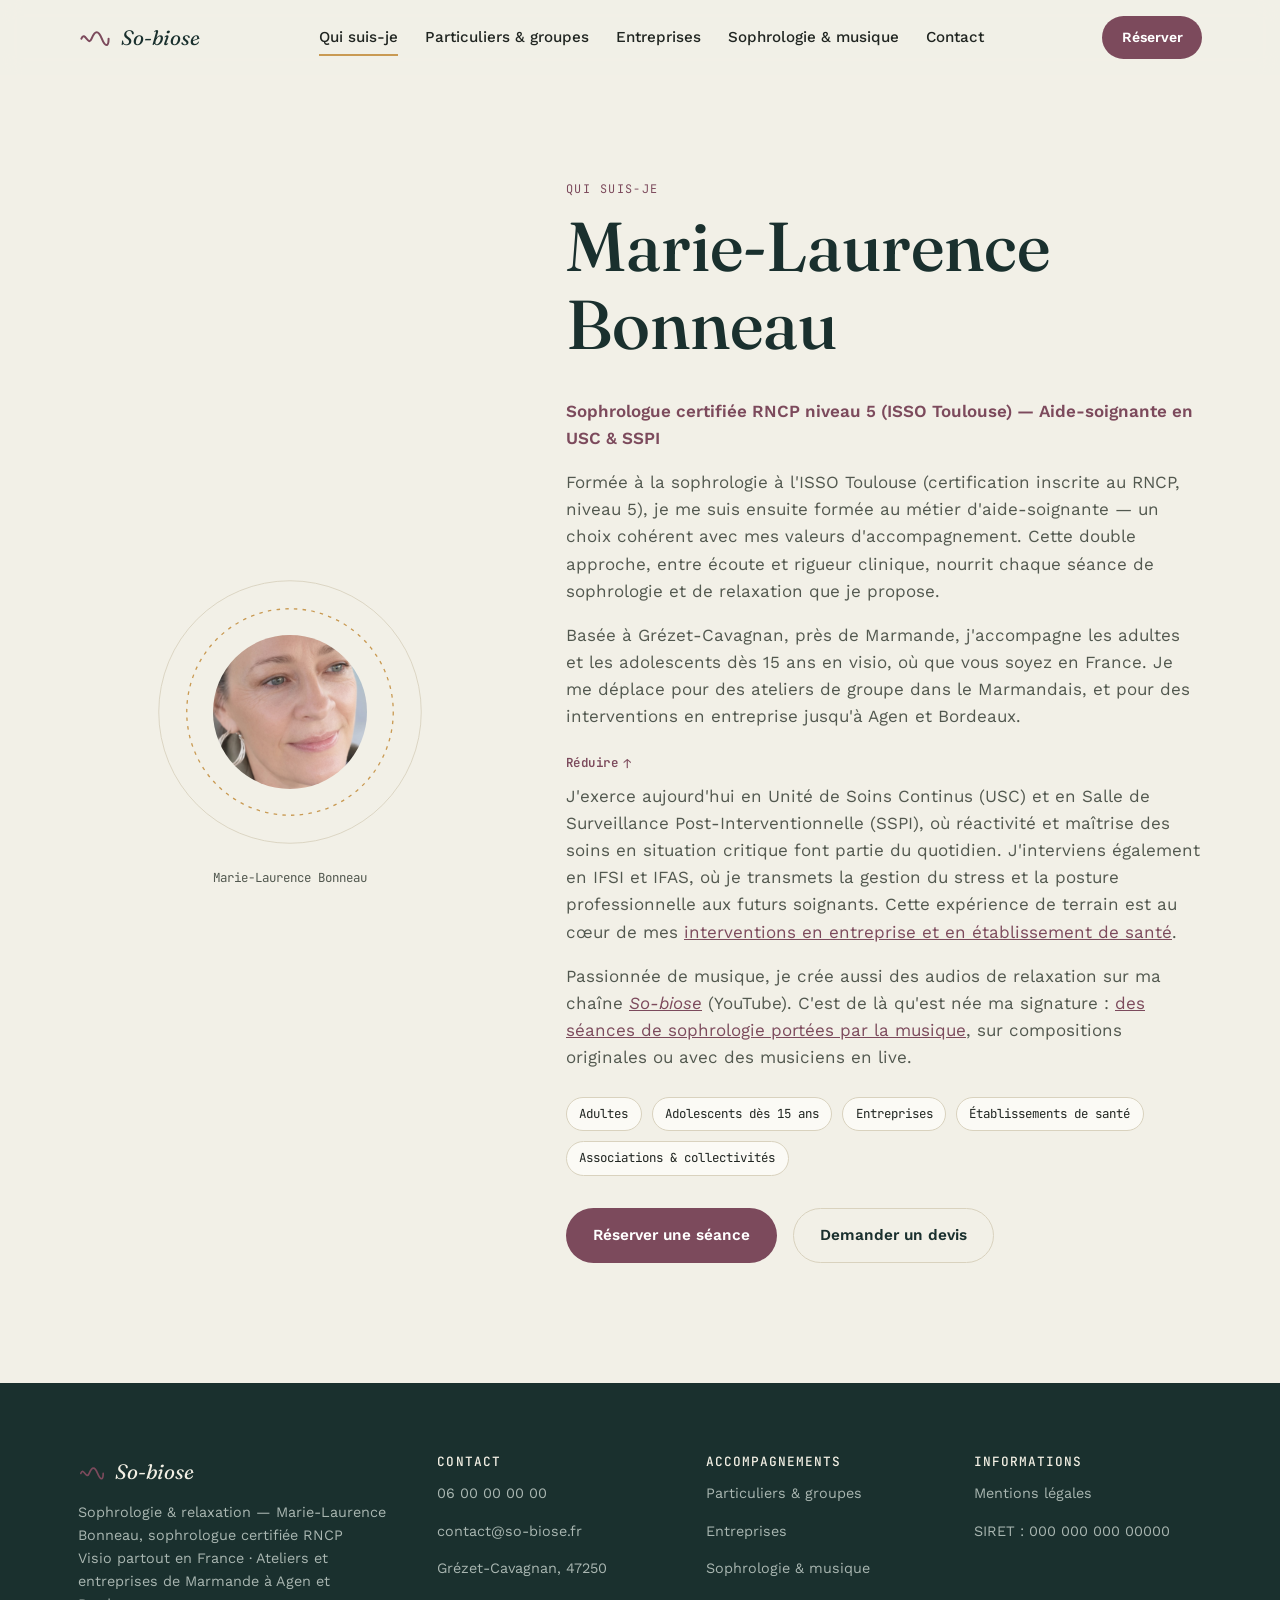
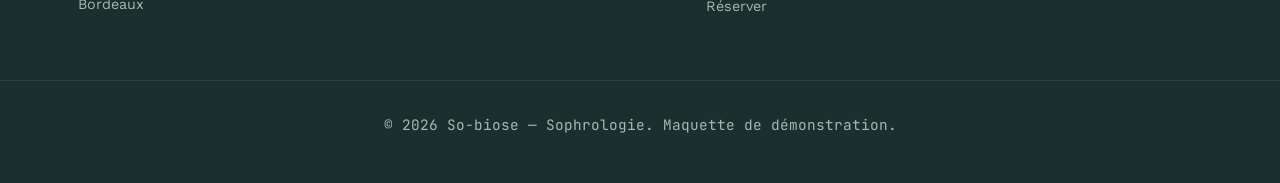
==== a-propos.html @ 77bd85de "Rebaptise le site So-biose et prépare le domaine so-biose.fr - Remplace « Au fil de soi » par So-bio" ====
<!DOCTYPE html>
<html lang="fr">
<head>
<meta charset="UTF-8">
<meta name="viewport" content="width=device-width, initial-scale=1.0">
<title>Marie-Laurence Bonneau, sophrologue RNCP et aide-soignante | So-biose</title>
<meta name="description" content="Marie-Laurence Bonneau, sophrologue certifiée RNCP niveau 5 (ISSO Toulouse) et aide-soignante en soins continus, basée à Grézet-Cavagnan près de Marmande. Sophrologie, relaxation et création sonore.">




<!-- SEO:START -->
<link rel="canonical" href="https://so-biose.fr/a-propos.html">
<meta property="og:url" content="https://so-biose.fr/a-propos.html">
<meta property="og:site_name" content="So-biose">
<meta property="og:type" content="website">
<meta property="og:locale" content="fr_FR">
<meta property="og:title" content="Marie-Laurence Bonneau, sophrologue RNCP et aide-soignante | So-biose">
<meta property="og:description" content="Marie-Laurence Bonneau, sophrologue certifiée RNCP niveau 5 (ISSO Toulouse) et aide-soignante en soins continus, basée à Grézet-Cavagnan près de Marmande. Sophrologie, relaxation et création sonore.">
<script type="application/ld+json">
{
 "@context": "https://schema.org",
 "@graph": [
  {
   "@type": "Person",
   "@id": "https://so-biose.fr/#marie-laurence-bonneau",
   "name": "Marie-Laurence Bonneau",
   "url": "https://so-biose.fr/a-propos.html",
   "worksFor": {
    "@id": "https://so-biose.fr/#cabinet"
   },
   "jobTitle": "Sophrologue certifiée RNCP niveau 5",
   "hasOccupation": [
    {
     "@type": "Occupation",
     "name": "Sophrologue"
    },
    {
     "@type": "Occupation",
     "name": "Aide-soignante"
    }
   ],
   "alumniOf": {
    "@type": "EducationalOrganization",
    "name": "ISSO Toulouse"
   },
   "hasCredential": {
    "@type": "EducationalOccupationalCredential",
    "name": "Certification de sophrologue inscrite au RNCP (niveau 5)",
    "credentialCategory": "Certification professionnelle"
   },
   "knowsAbout": [
    "Sophrologie",
    "Relaxation",
    "Gestion du stress",
    "Qualité de vie et des conditions de travail",
    "Prévention des risques psychosociaux",
    "Sommeil",
    "Création sonore"
   ],
   "sameAs": [
    "https://www.youtube.com/@marie-c9j7u"
   ]
  },
  {
   "@type": "ProfessionalService",
   "@id": "https://so-biose.fr/#cabinet",
   "name": "So-biose",
   "alternateName": "So-biose — Marie-Laurence Bonneau, sophrologie & relaxation",
   "url": "https://so-biose.fr/",
   "sameAs": [
    "https://www.youtube.com/@marie-c9j7u"
   ],
   "description": "Sophrologie et relaxation en visio pour adultes et adolescents dès 15 ans, ateliers de groupe dans le Marmandais, interventions en entreprise et séances de sophrologie musicale.",
   "address": {
    "@type": "PostalAddress",
    "addressLocality": "Grézet-Cavagnan",
    "postalCode": "47250",
    "addressRegion": "Nouvelle-Aquitaine",
    "addressCountry": "FR"
   },
   "areaServed": [
    {
     "@type": "City",
     "name": "Marmande"
    },
    {
     "@type": "City",
     "name": "Tonneins"
    },
    {
     "@type": "City",
     "name": "Agen"
    },
    {
     "@type": "City",
     "name": "Bordeaux"
    },
    {
     "@type": "AdministrativeArea",
     "name": "Lot-et-Garonne"
    },
    {
     "@type": "AdministrativeArea",
     "name": "Gironde"
    },
    {
     "@type": "Country",
     "name": "France"
    }
   ],
   "founder": {
    "@id": "https://so-biose.fr/#marie-laurence-bonneau"
   },
   "priceRange": "€€",
   "knowsLanguage": "fr"
  }
 ]
}
</script>
<!-- SEO:END -->

<link rel="preconnect" href="https://fonts.googleapis.com">
<link rel="preconnect" href="https://fonts.gstatic.com" crossorigin>
<link href="https://fonts.googleapis.com/css2?family=Fraunces:ital,opsz,wght@0,9..144,400;0,9..144,500;0,9..144,600;1,9..144,400;1,9..144,500&family=Work+Sans:wght@400;500;600;700&family=JetBrains+Mono:wght@400;500&display=swap" rel="stylesheet">
<link rel="stylesheet" href="css/style.css">
</head>
<body>

<a class="skip-link" href="#main">Aller au contenu</a>

<!-- ============================ HEADER ============================ -->
<header class="site-header" id="site-header">
  <div class="wrap header-inner">
    <a href="index.html" class="brand">
      <span class="brand-mark" aria-hidden="true">
        <svg viewBox="0 0 40 40" width="34" height="34">
          <path d="M4 22c4-10 8 10 12 0s8-10 12 0 8 10 8 0" fill="none" stroke="currentColor" stroke-width="2.4" stroke-linecap="round"/>
        </svg>
      </span>
      <span class="brand-text">So-biose</span>
    </a>

    <nav class="main-nav" id="main-nav" aria-label="Navigation principale">
      <a href="a-propos.html" aria-current="page">Qui suis-je</a>
      <a href="offres.html">Particuliers &amp; groupes</a>
      <a href="entreprises.html">Entreprises</a>
      <a href="sophrologie-musique.html">Sophrologie &amp; musique</a>
      <a href="contact.html">Contact</a>
    </nav>

    <div class="header-actions">
      <a href="reservation.html" class="btn btn-primary btn-small">Réserver</a>
      <button class="nav-toggle" id="nav-toggle" aria-expanded="false" aria-controls="main-nav" aria-label="Ouvrir le menu">
        <span></span><span></span><span></span>
      </button>
    </div>
  </div>
</header>

<main id="main">

<!-- ============================ QUI SUIS-JE ============================ -->
<section class="section" id="qui-suis-je">
  <div class="wrap about-grid">
    <div class="about-visual reveal">
      <div class="portrait-frame">
        <svg viewBox="0 0 320 320" class="portrait-rings" aria-hidden="true">
          <circle cx="160" cy="160" r="150" class="p-ring-1"/>
          <circle cx="160" cy="160" r="118" class="p-ring-2"/>
        </svg>
        <img src="images/marie-laurence.png" alt="Marie-Laurence Bonneau, sophrologue"
             class="portrait-photo"
             onerror="this.style.display='none'; this.nextElementSibling.style.display='flex';">
        <div class="portrait-fallback" aria-hidden="true"><span>ML</span></div>
      </div>
      <span class="about-caption">Marie-Laurence Bonneau</span>
    </div>

    <div class="about-content reveal">
      <p class="eyebrow">Qui suis-je</p>
      <h1>Marie-Laurence Bonneau</h1>
      <p class="about-role">Sophrologue certifiée RNCP niveau 5 (ISSO Toulouse) — Aide-soignante en USC &amp; SSPI</p>

      <p>
        Formée à la sophrologie à l'ISSO Toulouse (certification inscrite au RNCP,
        niveau 5), je me suis ensuite formée au métier d'aide-soignante — un choix
        cohérent avec mes valeurs d'accompagnement. Cette double approche, entre
        écoute et rigueur clinique, nourrit chaque séance de sophrologie et de
        relaxation que je propose.
      </p>
      <p>
        Basée à Grézet-Cavagnan, près de Marmande, j'accompagne les adultes et les
        adolescents dès 15&nbsp;ans en visio, où que vous soyez en France. Je me
        déplace pour des ateliers de groupe dans le Marmandais, et pour des
        interventions en entreprise jusqu'à Agen et Bordeaux.
      </p>

      <details class="about-more" open>
        <summary>
          <span class="about-more-label">Lire la suite</span>
          <span class="about-more-label-open">Réduire</span>
          <span class="about-more-arrow" aria-hidden="true">↓</span>
        </summary>
        <p>
          J'exerce aujourd'hui en Unité de Soins Continus (USC) et en Salle de Surveillance
          Post-Interventionnelle (SSPI), où réactivité et maîtrise des soins en situation
          critique font partie du quotidien. J'interviens également en IFSI et IFAS, où je
          transmets la gestion du stress et la posture professionnelle aux futurs soignants.
          Cette expérience de terrain est au cœur de mes
          <a href="entreprises.html">interventions en entreprise et en établissement de santé</a>.
        </p>
        <p>
          Passionnée de musique, je crée aussi des audios de relaxation sur ma chaîne
          <a href="https://www.youtube.com/@marie-c9j7u" target="_blank" rel="noopener"><em>So-biose</em></a> (YouTube). C'est de là qu'est née ma signature :
          <a href="sophrologie-musique.html">des séances de sophrologie portées par la musique</a>,
          sur compositions originales ou avec des musiciens en live.
        </p>
      </details>

      <ul class="about-tags">
        <li>Adultes</li>
        <li>Adolescents dès 15 ans</li>
        <li>Entreprises</li>
        <li>Établissements de santé</li>
        <li>Associations &amp; collectivités</li>
      </ul>

      <div class="hero-cta" style="margin-top:2rem;">
        <a href="reservation.html" class="btn btn-primary">Réserver une séance</a>
        <a href="contact.html#devis" class="btn btn-ghost">Demander un devis</a>
      </div>
    </div>
  </div>
</section>

</main>

<!-- ============================ FOOTER ============================ -->
<footer class="site-footer">
  <div class="wrap footer-inner">
    <div>
      <a href="index.html" class="brand brand-footer">
        <span class="brand-mark" aria-hidden="true">
          <svg viewBox="0 0 40 40" width="28" height="28">
            <path d="M4 22c4-10 8 10 12 0s8-10 12 0 8 10 8 0" fill="none" stroke="currentColor" stroke-width="2.4" stroke-linecap="round"/>
          </svg>
        </span>
        <span class="brand-text">So-biose</span>
      </a>
      <p>Sophrologie &amp; relaxation — Marie-Laurence Bonneau, sophrologue certifiée RNCP<br>Visio partout en France · Ateliers et entreprises de Marmande à Agen et Bordeaux</p>
    </div>

    <div>
      <h4>Contact</h4>
      <p><a href="tel:+33600000000">06 00 00 00 00</a></p>
      <p><a href="mailto:contact@so-biose.fr">contact@so-biose.fr</a></p>
      <p>Grézet-Cavagnan, 47250</p>
    </div>

    <div>
      <h4>Accompagnements</h4>
      <p><a href="offres.html">Particuliers &amp; groupes</a></p>
      <p><a href="entreprises.html">Entreprises</a></p>
      <p><a href="sophrologie-musique.html">Sophrologie &amp; musique</a></p>
      <p><a href="reservation.html">Réserver</a></p>
    </div>

    <div>
      <h4>Informations</h4>
      <p><a href="#">Mentions légales</a></p>
      <p>SIRET : 000 000 000 00000</p>
    </div>
  </div>
  <p class="footer-copy">© 2026 So-biose — Sophrologie. Maquette de démonstration.</p>
</footer>

<script src="js/site.js"></script>
</body>
</html>
---- css/style.css ----
/* =========================================================
   SO-BIOSE — SOPHROLOGIE
   Design tokens
   ========================================================= */
:root {
  --color-bg:        #F2F0E7;
  --color-bg-alt:     #E9E4D6;
  --color-card:       #FBFAF5;
  --color-ink:        #202521;
  --color-ink-soft:   #52584F;
  --color-river:      #24413F;
  --color-river-2:    #1A302E;
  --color-river-soft: #3F6663;
  --color-plum:       #7C4A5C;
  --color-plum-2:     #5E3646;
  --color-ochre:      #C99A53;
  --color-line:       #D9D2BE;

  --font-display: 'Fraunces', 'Iowan Old Style', serif;
  --font-body: 'Work Sans', -apple-system, BlinkMacSystemFont, sans-serif;
  --font-mono: 'JetBrains Mono', ui-monospace, monospace;

  --wrap: 1180px;
  --radius-lg: 22px;
  --radius-md: 14px;
  --radius-sm: 8px;

  --shadow-card: 0 18px 40px -22px rgba(26, 48, 46, 0.35);
  --ease: cubic-bezier(.22,.68,0,1);
}

/* =========================================================
   RESET / BASE
   ========================================================= */
*, *::before, *::after { box-sizing: border-box; }
html { scroll-behavior: smooth; }
@media (prefers-reduced-motion: reduce) {
  html { scroll-behavior: auto; }
  *, *::before, *::after { animation-duration: 0.001ms !important; animation-iteration-count: 1 !important; transition-duration: 0.001ms !important; }
}

body {
  margin: 0;
  background: var(--color-bg);
  color: var(--color-ink);
  font-family: var(--font-body);
  font-size: 17px;
  line-height: 1.6;
  -webkit-font-smoothing: antialiased;
}

h1, h2, h3, h4 { font-family: var(--font-display); color: var(--color-river-2); margin: 0 0 .5em; line-height: 1.12; font-weight: 500; }
h1 { font-size: clamp(2.6rem, 5.4vw, 4.4rem); }
h2 { font-size: clamp(1.9rem, 3.4vw, 2.7rem); }
h3 { font-size: 1.3rem; }
p { margin: 0 0 1em; color: var(--color-ink-soft); }
em { font-style: italic; color: var(--color-plum); }
a { color: inherit; }
img, svg { display: block; max-width: 100%; }

.wrap { max-width: var(--wrap); margin: 0 auto; padding: 0 28px; }

.skip-link {
  position: absolute; left: -999px; top: 0; background: var(--color-river);
  color: #fff; padding: 12px 18px; z-index: 999; border-radius: 0 0 8px 0;
}
.skip-link:focus { left: 0; }

:focus-visible { outline: 3px solid var(--color-ochre); outline-offset: 2px; }

.eyebrow {
  font-family: var(--font-mono);
  font-size: .74rem;
  letter-spacing: .12em;
  text-transform: uppercase;
  color: var(--color-plum);
  margin: 0 0 .8em;
}
.center { text-align: center; }
.section-title { max-width: 720px; margin-left: auto; margin-right: auto; }
.section-lead { max-width: 560px; margin: 0 auto 2.5rem; text-align: center; }

.section { padding: 6.5rem 0; }
.section-alt { background: var(--color-bg-alt); }

/* =========================================================
   BUTTONS
   ========================================================= */
.btn {
  display: inline-flex; align-items: center; justify-content: center;
  gap: .5em;
  font-family: var(--font-body); font-weight: 600; font-size: .96rem;
  padding: .95em 1.7em;
  min-height: 48px;
  border-radius: 999px;
  border: 1.5px solid transparent;
  cursor: pointer;
  text-decoration: none;
  transition: transform .25s var(--ease), background .25s var(--ease), color .25s var(--ease), border-color .25s var(--ease);
}
.btn:hover { transform: translateY(-2px); }
.btn:active { transform: translateY(0); }
.btn-primary { background: var(--color-plum); color: #fff; }
.btn-primary:hover { background: var(--color-plum-2); }
.btn-primary:disabled { background: #C9BDB8; cursor: not-allowed; transform: none; }
.btn-ghost { background: transparent; color: var(--color-river-2); border-color: var(--color-line); }
.btn-ghost:hover { border-color: var(--color-river-2); }
.btn-outline { background: transparent; color: var(--color-plum); border-color: var(--color-plum); }
.btn-outline:hover { background: var(--color-plum); color: #fff; }
.btn-ghost-light { color: #F2EFE4; border-color: rgba(242,239,228,.4); }
.btn-ghost-light:hover { border-color: #F2EFE4; }
.btn-small { padding: .65em 1.3em; font-size: .88rem; min-height: 40px; }

/* =========================================================
   HEADER
   ========================================================= */
.site-header {
  position: sticky; top: 0; z-index: 100;
  border-bottom: 1px solid transparent;
  transition: border-color .3s, box-shadow .3s;
}
.site-header::before {
  content: ""; position: absolute; inset: 0; z-index: -1;
  background: rgba(242, 240, 231, .86);
  backdrop-filter: blur(10px);
  -webkit-backdrop-filter: blur(10px);
}
.site-header.is-scrolled { border-color: var(--color-line); box-shadow: 0 8px 24px -18px rgba(0,0,0,.25); }

.header-inner { display: flex; align-items: center; justify-content: space-between; padding-top: 16px; padding-bottom: 16px; }

.brand { display: flex; align-items: center; gap: .55em; text-decoration: none; color: var(--color-river-2); }
.brand-mark { color: var(--color-plum); display: inline-flex; }
.brand-text { font-family: var(--font-display); font-style: italic; font-size: 1.3rem; }

.main-nav { display: flex; gap: 1.7rem; }
.main-nav a { text-decoration: none; font-size: .95rem; font-weight: 500; color: var(--color-ink); position: relative; padding: .2em 0; }
.main-nav a::after {
  content: ""; position: absolute; left: 0; right: 100%; bottom: -3px; height: 2px;
  background: var(--color-ochre); transition: right .25s var(--ease);
}
.main-nav a:hover::after, .main-nav a[aria-current="page"]::after { right: 0; }

.header-actions { display: flex; align-items: center; gap: 1rem; }

.nav-toggle {
  display: none; flex-direction: column; justify-content: center; gap: 5px;
  width: 44px; height: 44px; background: none; border: none; cursor: pointer;
}
.nav-toggle span { display: block; height: 2px; width: 22px; background: var(--color-river-2); transition: transform .25s, opacity .25s; }

/* =========================================================
   HERO
   ========================================================= */
.hero { position: relative; padding: 3.5rem 0 6rem; overflow: hidden; }
.hero-waves { position: absolute; inset: auto 0 0 0; height: 60%; opacity: .55; pointer-events: none; }
.hero-waves svg { width: 100%; height: 100%; }
.wave { fill: none; stroke-width: 2; }
.wave-1 { stroke: var(--color-river-soft); animation: drift 9s ease-in-out infinite; }
.wave-2 { stroke: var(--color-plum); opacity: .5; animation: drift 11s ease-in-out infinite reverse; }
.wave-3 { stroke: var(--color-ochre); opacity: .55; animation: drift 13s ease-in-out infinite; }
@keyframes drift {
  0%, 100% { transform: translateY(0); }
  50% { transform: translateY(14px); }
}

.hero-inner { max-width: 760px; position: relative; }
.hero-title { margin-bottom: .4em; }
.hero-text { max-width: 540px; font-size: 1.08rem; }
.hero-cta { display: flex; gap: 1rem; flex-wrap: wrap; margin: 1.8rem 0 1rem; }
.hero-page { padding-bottom: 4.5rem; }
.hero-page .hero-title { font-size: clamp(2.2rem, 4.6vw, 3.6rem); }
.hero-note { font-family: var(--font-mono); font-size: .82rem; color: var(--color-ink-soft); }

/* =========================================================
   ABOUT
   ========================================================= */
.about-grid { display: grid; grid-template-columns: .8fr 1.2fr; gap: 4rem; align-items: center; }
.about-visual { text-align: center; }
.portrait-frame { position: relative; width: min(280px, 70vw); aspect-ratio: 1; margin: 0 auto; }
.portrait-rings { position: absolute; inset: 0; width: 100%; height: 100%; }
.p-ring-1 { fill: none; stroke: var(--color-line); stroke-width: 1; }
.p-ring-2 { fill: none; stroke: var(--color-ochre); stroke-width: 1.5; stroke-dasharray: 4 6; }
.portrait-photo, .portrait-fallback {
  position: absolute; top: 50%; left: 50%; transform: translate(-50%, -50%);
  width: 55%; height: 55%; border-radius: 50%;
}
.portrait-photo { object-fit: cover; display: block; }
.portrait-fallback { display: none; background: var(--color-river); align-items: center; justify-content: center; }
.portrait-fallback span { font-family: var(--font-display); font-style: italic; font-size: 2.6rem; color: #F2EFE4; }
.about-caption { display: block; margin-top: 1rem; font-family: var(--font-mono); font-size: .78rem; color: var(--color-ink-soft); }

.about-role { font-weight: 600; color: var(--color-plum); }

.about-more summary {
  cursor: pointer;
  list-style: none;
  display: inline-flex;
  align-items: center;
  gap: .4em;
  font-family: var(--font-mono);
  font-size: .78rem;
  letter-spacing: .04em;
  color: var(--color-plum);
  font-weight: 600;
  margin: -.2em 0 1em;
}
.about-more summary::-webkit-details-marker { display: none; }
.about-more summary:hover { color: var(--color-plum-2); }
.about-more .about-more-arrow { transition: transform .25s var(--ease); }
.about-more[open] .about-more-arrow { transform: rotate(180deg); }
.about-more[open] summary { margin-bottom: .8em; }
.about-more-label-open { display: none; }
.about-more[open] .about-more-label { display: none; }
.about-more[open] .about-more-label-open { display: inline; }
.about-more p:last-child { margin-bottom: 0; }

.about-tags { list-style: none; padding: 0; margin: 1.6rem 0 0; display: flex; flex-wrap: wrap; gap: .6rem; }
.about-tags li { font-family: var(--font-mono); font-size: .78rem; background: var(--color-card); border: 1px solid var(--color-line); padding: .5em 1em; border-radius: 999px; }

/* =========================================================
   STEPS
   ========================================================= */
.steps { list-style: none; margin: 3rem 0 0; padding: 0; display: grid; grid-template-columns: repeat(4, 1fr); gap: 2rem; counter-reset: step; }
.step { position: relative; padding-top: 1.6rem; border-top: 2px solid var(--color-line); }
.step-num { font-family: var(--font-mono); color: var(--color-ochre); font-size: .95rem; display: block; margin-bottom: .6rem; }
.step h3 { font-size: 1.1rem; }

/* =========================================================
   CARDS GRID (prestations)
   ========================================================= */
.cards-grid { display: grid; grid-template-columns: repeat(4, 1fr); gap: 1.4rem; margin-top: 3rem; }
.p-card {
  background: var(--color-card); border: 1px solid var(--color-line);
  border-radius: var(--radius-md); padding: 1.9rem 1.6rem;
  transition: transform .3s var(--ease), box-shadow .3s var(--ease), border-color .3s;
}
.p-card:hover { transform: translateY(-5px); box-shadow: var(--shadow-card); border-color: var(--color-ochre); }
.p-icon { color: var(--color-plum); display: inline-flex; width: 34px; height: 34px; margin-bottom: 1rem; }
.p-card h3 { font-size: 1.08rem; margin-bottom: .4em; }
.p-card p { font-size: .92rem; margin: 0; }

.pillars-grid { grid-template-columns: repeat(3, 1fr); }
.pillar-link {
  display: inline-block; margin-top: 1rem; font-family: var(--font-mono); font-size: .8rem;
  font-weight: 600; color: var(--color-plum); text-decoration: none;
}
.pillar-link:hover { color: var(--color-plum-2); }

/* =========================================================
   OFFER DETAIL (formats B2B/groupe sur offres.html)
   ========================================================= */
.offer-detail { max-width: 700px; }
.offer-detail ul { list-style: none; padding: 0; margin: 1.6rem auto 2rem; max-width: 460px; text-align: left; }
.offer-detail li { font-size: .95rem; padding-left: 1.3em; position: relative; margin-bottom: .6em; color: var(--color-ink-soft); }
.offer-detail li::before { content: "—"; position: absolute; left: 0; color: var(--color-ochre); }

/* =========================================================
   TARIFS
   ========================================================= */
.pricing-grid { display: grid; grid-template-columns: repeat(3, 1fr); gap: 1.6rem; }
.price-card {
  position: relative; background: var(--color-card); border: 1px solid var(--color-line);
  border-radius: var(--radius-lg); padding: 2.1rem 1.8rem; display: flex; flex-direction: column;
}
.price-card.is-featured { border-color: var(--color-plum); box-shadow: var(--shadow-card); }
.price-card .badge {
  position: absolute; top: -12px; right: 22px; background: var(--color-ochre); color: var(--color-river-2);
  font-family: var(--font-mono); font-size: .74rem; padding: .3em .8em; border-radius: 999px; font-weight: 600;
}
.price-card h3 { font-size: 1.15rem; }
.price { font-family: var(--font-mono); display: flex; align-items: baseline; gap: .2em; margin: .3em 0; }
.price .amount { font-size: 2.3rem; color: var(--color-river-2); font-weight: 500; transition: color .2s; }
.price .amount-devis { font-size: 1.5rem; }
.price .unit { font-size: 1.1rem; color: var(--color-ink-soft); }
.price-meta { font-size: .84rem; color: var(--color-ink-soft); margin-bottom: 1.2rem; }
.price-card ul { list-style: none; padding: 0; margin: 0 0 1.6rem; flex: 1; }
.price-card li { font-size: .89rem; padding-left: 1.2em; position: relative; margin-bottom: .5em; }
.price-card li::before { content: "—"; position: absolute; left: 0; color: var(--color-ochre); }

.tarif-note { max-width: 640px; margin: 2.5rem auto 0; text-align: center; font-size: .9rem; }

/* =========================================================
   ZONE
   ========================================================= */
.zone-grid { display: grid; grid-template-columns: 1fr 1fr; gap: 3.5rem; align-items: center; }
.zone-info { display: flex; gap: 2.2rem; margin-top: 1.6rem; }
.zone-info h4 { font-family: var(--font-mono); font-size: .8rem; text-transform: uppercase; letter-spacing: .08em; color: var(--color-plum); margin: 0 0 .4em; }
.zone-info p { font-size: .92rem; margin: 0; }

.map-svg { width: 100%; max-width: 400px; margin: 0 auto; }
.map-radius-1, .map-radius-2 { fill: none; stroke: var(--color-plum); opacity: .35; }
.map-radius-2 { stroke-dasharray: 3 6; opacity: .25; }
.map-center { fill: var(--color-plum); }
.map-point { fill: var(--color-river-soft); }
.map-label { font-family: var(--font-mono); font-size: 10px; fill: var(--color-ink-soft); }
.map-label-main { font-family: var(--font-display); font-style: italic; font-size: 17px; fill: var(--color-river-2); }

/* =========================================================
   TESTIMONIALS
   ========================================================= */
.testi-grid { display: grid; grid-template-columns: repeat(3, 1fr); gap: 1.6rem; margin-top: 2.8rem; }
.testi-card { background: var(--color-card); border: 1px solid var(--color-line); border-radius: var(--radius-md); padding: 1.8rem; margin: 0; }
.testi-card p { font-family: var(--font-display); font-style: italic; font-size: 1.02rem; color: var(--color-river-2); }
.testi-card cite { font-family: var(--font-mono); font-size: .78rem; color: var(--color-ink-soft); font-style: normal; }
.testi-grid-2 { grid-template-columns: repeat(2, 1fr); max-width: 820px; margin-left: auto; margin-right: auto; }
.testi-disclaimer { text-align: center; font-family: var(--font-mono); font-size: .74rem; color: var(--color-ink-soft); margin-top: 1.6rem; opacity: .7; }

/* =========================================================
   FAQ
   ========================================================= */
.faq-wrap { max-width: 760px; }
.faq-list { margin-top: 2.4rem; display: flex; flex-direction: column; gap: .7rem; }
.faq-item { background: var(--color-card); border: 1px solid var(--color-line); border-radius: var(--radius-md); padding: .3rem 1.4rem; }
.faq-item summary {
  cursor: pointer; padding: 1.1rem 0; font-weight: 600; color: var(--color-river-2);
  list-style: none; display: flex; justify-content: space-between; align-items: center;
}
.faq-item summary::-webkit-details-marker { display: none; }
.faq-item summary::after { content: "+"; font-family: var(--font-mono); font-size: 1.3rem; color: var(--color-plum); }
.faq-item[open] summary::after { content: "–"; }
.faq-item p { padding-bottom: 1.2rem; margin: 0; font-size: .94rem; }

/* =========================================================
   BOOKING
   ========================================================= */
.section-booking { background: var(--color-river-2); }
.section-booking .eyebrow { color: var(--color-ochre); }
.section-booking h2, .section-booking .booking-hint { color: #F2EFE4; }
.section-booking .section-lead { color: #C7D2CE; }

.booking-demo-flag {
  max-width: 620px; margin: 0 auto 2.4rem; text-align: center;
  font-family: var(--font-mono); font-size: .78rem; color: var(--color-ochre);
  border: 1px dashed rgba(201,154,83,.5); border-radius: 999px; padding: .6em 1.2em;
}

.booking-widget { max-width: 760px; margin: 0 auto; background: #F2EFE4; border-radius: var(--radius-lg); padding: 2.6rem; box-shadow: var(--shadow-card); border: 1px solid rgba(36,65,63,.08); }

.booking-steps { list-style: none; display: flex; padding: 0; margin: 0 0 2.4rem; gap: .5rem; }
.bstep { flex: 1; text-align: center; font-family: var(--font-mono); font-size: .74rem; color: var(--color-ink-soft); position: relative; padding-bottom: .8rem; border-bottom: 3px solid var(--color-line); }
.bstep-num { display: block; margin: 0 auto .4rem; width: 24px; height: 24px; border-radius: 50%; background: var(--color-line); color: #fff; font-size: .78rem; line-height: 24px; text-align: center; }
.bstep.is-active { color: var(--color-river-2); font-weight: 600; border-color: var(--color-plum); }
.bstep.is-active .bstep-num { background: var(--color-plum); }
.bstep.is-done .bstep-num { background: var(--color-river-soft); }

.booking-panel { display: none; }
.booking-panel.is-active { display: block; animation: fadein .35s var(--ease); }
@keyframes fadein { from { opacity: 0; transform: translateY(6px);} to { opacity: 1; transform: translateY(0);} }

.option-grid { display: grid; grid-template-columns: repeat(2, 1fr); gap: 1rem; margin: 1.4rem 0 1.8rem; }
.option-card {
  text-align: left; background: #fff; border: 2px solid var(--color-line); border-radius: var(--radius-md);
  padding: 1.2rem 1.3rem; cursor: pointer; display: flex; flex-direction: column; gap: .25rem;
  font-family: var(--font-body); transition: border-color .2s, transform .2s, background .2s;
  min-height: 96px;
}
.oc-name { font-size: 1rem; font-weight: 600; color: var(--color-river-2); }
.oc-price { font-family: var(--font-mono); font-size: 1.6rem; font-weight: 500; color: var(--color-plum); line-height: 1.2; }
.oc-duration { font-family: var(--font-mono); font-size: .84rem; color: var(--color-ink-soft); }
.option-card:hover { transform: translateY(-2px); border-color: var(--color-ochre); }
.option-card.is-selected { border-color: var(--color-plum); background: #FBF3F0; }

.booking-hint { font-family: var(--font-mono); font-size: .78rem; color: var(--color-ink-soft); margin-bottom: .6rem; }

.details-field { display: block; font-size: .9rem; font-weight: 600; color: var(--color-river-2); margin: 1.4rem 0; }
.details-field input {
  display: block; width: 160px; margin-top: .5rem; padding: .85em 1em; border-radius: var(--radius-sm);
  border: 2px solid var(--color-line); font-family: var(--font-body); font-size: 1rem; background: #fff; min-height: 52px;
}

.calendar-nav { display: flex; align-items: center; justify-content: space-between; margin-bottom: .9rem; }
.cal-nav-btn {
  width: 36px; height: 36px; flex: none; border-radius: 50%; border: 2px solid var(--color-line);
  background: #fff; cursor: pointer; font-size: 1.15rem; line-height: 1; color: var(--color-river-2);
  display: flex; align-items: center; justify-content: center; transition: border-color .2s, background .2s;
}
.cal-nav-btn:hover:not(:disabled) { border-color: var(--color-ochre); }
.cal-nav-btn:disabled { opacity: .3; cursor: not-allowed; }
.cal-month-label { font-family: var(--font-display); font-size: 1.1rem; color: var(--color-river-2); text-transform: capitalize; }

.calendar-weekdays { display: grid; grid-template-columns: repeat(7, minmax(0, 1fr)); gap: .6rem; margin-bottom: .5rem; }
.calendar-weekdays span { text-align: center; font-family: var(--font-mono); font-size: .68rem; font-weight: 500; color: var(--color-ink-soft); text-transform: uppercase; }

.calendar { display: grid; grid-template-columns: repeat(7, minmax(0, 1fr)); gap: .6rem; margin-bottom: 1.4rem; align-content: start; min-height: 360px; }
.calendar .booking-hint { grid-column: 1 / -1; text-align: center; margin: 1.4rem 0 0; }
.cal-day {
  aspect-ratio: 1; min-height: 52px; border-radius: 8px; border: 2px solid var(--color-line); background: #fff;
  display: flex; align-items: center; justify-content: center;
  font-size: 1rem; font-weight: 600; cursor: pointer; color: var(--color-ink);
}
.cal-day.is-empty { visibility: hidden; border: none; background: transparent; pointer-events: none; }
.cal-day.is-disabled { opacity: .35; cursor: not-allowed; text-decoration: line-through; }
.cal-day.is-selected { background: var(--color-plum); color: #fff; border-color: var(--color-plum); }

.slots { display: grid; grid-template-columns: repeat(3, minmax(0, 1fr)); gap: .6rem; margin-bottom: .5rem; }
.slot-btn {
  font-family: var(--font-mono); font-size: .84rem; font-weight: 500; padding: .55em .8em; min-height: 40px; border-radius: 999px;
  border: 2px solid var(--color-line); background: #fff; cursor: pointer;
}
.slot-btn.is-selected { background: var(--color-river-2); color: #fff; border-color: var(--color-river-2); }

.booking-actions { display: flex; justify-content: flex-end; gap: .8rem; margin-top: 1.6rem; }

#booking-form .form-row { display: grid; grid-template-columns: 1fr 1fr; gap: 1.1rem; }
#booking-form label { display: block; font-size: .9rem; font-weight: 600; color: var(--color-river-2); margin-bottom: 1.3rem; }
#booking-form input, #booking-form textarea {
  display: block; width: 100%; margin-top: .5rem; padding: .95em 1.1em; border-radius: var(--radius-sm);
  border: 2px solid var(--color-line); font-family: var(--font-body); font-size: 1rem; background: #fff;
  min-height: 52px; transition: border-color .2s, box-shadow .2s;
}
#booking-form textarea { min-height: 110px; resize: vertical; }
#booking-form input:focus, #booking-form textarea:focus { border-color: var(--color-plum); box-shadow: 0 0 0 4px rgba(124,74,92,.14); outline: none; }

.recap-list { display: grid; grid-template-columns: max-content 1fr; gap: .5rem 1.2rem; margin: 1.4rem 0 0; }
.recap-list dt { font-family: var(--font-mono); font-size: .78rem; color: var(--color-ink-soft); text-transform: uppercase; }
.recap-list dd { margin: 0; font-weight: 600; color: var(--color-river-2); }

.success-icon { color: var(--color-plum); width: 52px; margin: 0 auto 1rem; }
#success-view { text-align: center; }
#success-view .btn { margin-top: .6rem; }

/* =========================================================
   DEVIS FORM (contact.html)
   ========================================================= */
.devis-widget { max-width: 640px; margin: 0 auto; background: var(--color-card); border: 1px solid var(--color-line); border-radius: var(--radius-lg); padding: 2.4rem; }
#devis-form .form-row { display: grid; grid-template-columns: 1fr 1fr; gap: 1.1rem; }
#devis-form label { display: block; font-size: .9rem; font-weight: 600; color: var(--color-river-2); margin-bottom: 1.3rem; }
#devis-form input, #devis-form textarea, #devis-form select {
  display: block; width: 100%; margin-top: .5rem; padding: .95em 1.1em; border-radius: var(--radius-sm);
  border: 2px solid var(--color-line); font-family: var(--font-body); font-size: 1rem; background: #fff;
  min-height: 52px; transition: border-color .2s, box-shadow .2s;
}
#devis-form textarea { min-height: 110px; resize: vertical; }
#devis-form input:focus, #devis-form textarea:focus, #devis-form select:focus { border-color: var(--color-plum); box-shadow: 0 0 0 4px rgba(124,74,92,.14); outline: none; }
#devis-form .booking-actions { justify-content: flex-start; }
#devis-success { text-align: center; }

@media (max-width: 620px) {
  .devis-widget { padding: 1.6rem; }
  #devis-form .form-row { grid-template-columns: 1fr; gap: 0; }
}

/* =========================================================
   FORMATS (entreprises.html)
   ========================================================= */
.format-grid { display: grid; grid-template-columns: repeat(3, 1fr); gap: 1.6rem; margin-top: 3rem; }
.format-card { background: var(--color-card); border: 1px solid var(--color-line); border-radius: var(--radius-md); padding: 2rem 1.8rem; }
.format-tag { font-family: var(--font-mono); font-size: .76rem; text-transform: uppercase; letter-spacing: .06em; color: var(--color-plum); margin-bottom: .8rem; }
.format-card h3 { font-size: 1.3rem; margin-bottom: 1rem; }
.format-card dl { margin: 0; }
.format-card dt { font-weight: 600; font-size: .86rem; color: var(--color-river-2); margin-top: 1rem; }
.format-card dd { margin: .25rem 0 0; font-size: .93rem; color: var(--color-ink-soft); }
.offer-detail a:not(.btn) { color: var(--color-plum); }

/* =========================================================
   FOOTER
   ========================================================= */
.site-footer { background: var(--color-river-2); color: #C7D2CE; padding: 4.5rem 0 2rem; }
.footer-inner { display: grid; grid-template-columns: 1.4fr 1fr 1fr 1fr; gap: 2.5rem; }
.brand-footer { color: #F2EFE4; margin-bottom: .8rem; }
.site-footer h4 { color: #F2EFE4; font-family: var(--font-mono); font-size: .8rem; text-transform: uppercase; letter-spacing: .08em; margin-bottom: .8rem; }
.site-footer p { color: #A9B6B1; font-size: .9rem; }
.site-footer a { text-decoration: none; }
.site-footer a:hover { color: var(--color-ochre); }
.footer-copy { text-align: center; font-family: var(--font-mono); font-size: .74rem; color: #7C8B85; margin-top: 3rem; padding-top: 2rem; border-top: 1px solid rgba(255,255,255,.08); }

/* =========================================================
   REVEAL ANIMATION
   ========================================================= */
.reveal { opacity: 0; transform: translateY(18px); transition: opacity .7s var(--ease), transform .7s var(--ease); }
.reveal.is-visible { opacity: 1; transform: translateY(0); }

/* =========================================================
   RESPONSIVE
   ========================================================= */
@media (max-width: 980px) {
  .main-nav { position: fixed; inset: 72px 0 0 0; background: var(--color-bg); flex-direction: column; padding: 2rem 28px; gap: 1.6rem; transform: translateX(100%); transition: transform .3s var(--ease); z-index: 90; box-shadow: -12px 0 30px -20px rgba(0,0,0,.3); overflow-y: auto; }
  .main-nav.is-open { transform: translateX(0); }
  .main-nav a { font-size: 1.2rem; }
  .nav-toggle { display: flex; }
  .header-actions .btn-small { display: none; }

  .about-grid, .zone-grid { grid-template-columns: 1fr; }
  .about-visual { order: -1; }
  .steps { grid-template-columns: repeat(2, 1fr); }
  .cards-grid { grid-template-columns: repeat(2, 1fr); }
  .pricing-grid { grid-template-columns: repeat(2, 1fr); }
  .testi-grid { grid-template-columns: 1fr; }
  .format-grid { grid-template-columns: 1fr; max-width: 560px; margin-left: auto; margin-right: auto; }
  .footer-inner { grid-template-columns: 1fr 1fr; }
}

@media (max-width: 620px) {
  .section { padding: 3rem 0; }

  /* Hero : beaucoup moins d'espace vide en bas, vagues plus discrètes */
  .hero { padding-top: 2.5rem; padding-bottom: 2rem; }
  .hero-waves { opacity: .3; }
  .hero-cta .btn-ghost {
    background: rgba(242, 240, 231, .82);
    backdrop-filter: blur(6px);
    -webkit-backdrop-filter: blur(6px);
    border-color: rgba(36, 65, 63, .18);
  }

  /* Eyebrow (labels type "Avis", "FAQ"...) : plus lisible, moins fin */
  .eyebrow {
    font-family: var(--font-body);
    font-weight: 700;
    font-size: .8rem;
    letter-spacing: .06em;
  }

  /* Étapes : numéro en grand à gauche du texte, façon parcours */
  .steps { grid-template-columns: 1fr; gap: 1.6rem; }
  .step {
    display: flex; align-items: flex-start; gap: 1rem;
    border-top: none; border-left: 3px solid var(--color-line);
    padding-top: 0; padding-left: 1.1rem;
  }
  .step-num {
    font-size: 2rem; font-weight: 600; color: var(--color-ochre);
    margin-bottom: 0; flex: none; line-height: 1;
  }
  .step-content h3 { margin-bottom: .3em; }

  /* Prestations : 2 colonnes, cartes resserrées, contenu centré */
  .cards-grid { grid-template-columns: repeat(2, 1fr); gap: .8rem; }
  .p-card { padding: 1.1rem .95rem; text-align: center; }
  .p-icon { width: 26px; height: 26px; margin-bottom: .5rem; }
  .p-card h3 { font-size: .92rem; }
  .p-card p { font-size: .8rem; }

  /* Tarifs : 2 colonnes, contenu centré, listes masquées pour rester lisible */
  .pricing-grid { grid-template-columns: repeat(2, 1fr); gap: .8rem; }
  .price-card { padding: 1.1rem .9rem; align-items: center; text-align: center; }
  .price-card h3 { font-size: .88rem; }
  .price .amount { font-size: 1.6rem; }
  .price .unit { font-size: .82rem; }
  .price-meta { font-size: .7rem; margin-bottom: .8rem; }
  .price-card ul { display: none; }
  .price-card .badge { font-size: .62rem; padding: .25em .6em; top: -10px; right: 10px; }
  .price-card .btn { width: 100%; }

  .option-grid { grid-template-columns: repeat(2, 1fr); gap: .7rem; }
  .option-card { padding: .9rem 1rem; min-height: 78px; align-items: center; text-align: center; }
  .oc-name { font-size: .88rem; }
  .oc-price { font-size: 1.25rem; }
  .oc-duration { font-size: .74rem; }
  #booking-form .form-row { grid-template-columns: 1fr; gap: 0; }
  .booking-widget { padding: 1.6rem; }

  /* Coordonnées : même espacement partout, légèrement resserré */
  [data-panel="3"] h3 { margin-bottom: .8rem; }
  #booking-form label { margin-bottom: .8rem; }
  [data-panel="3"] .booking-actions { margin-top: 1.2rem; }

  /* Calendrier : espaces resserrés autour du titre et avant le bouton retour */
  [data-panel="2"] h3 { margin-bottom: .15em; }
  [data-panel="2"] .booking-hint { margin-bottom: .2rem; }
  .calendar-nav { margin-bottom: .3rem; }
  .calendar-weekdays { margin-bottom: .15rem; }
  .calendar-weekdays, .calendar { gap: .35rem; }
  .calendar { min-height: 232px; margin-bottom: .8rem; }
  .calendar-weekdays span { font-size: .58rem; }
  .cal-day { min-height: 34px; font-size: .8rem; border-width: 1.5px; }
  .cal-month-label { font-size: .96rem; }
  .slots { gap: .45rem; margin-bottom: .2rem; }
  [data-panel="2"] .booking-actions { margin-top: 1.2rem; }
  .slot-btn { font-size: .78rem; padding: .5em .4em; min-height: 38px; border-width: 1.5px; }
  .booking-steps { margin-bottom: 1.8rem; }
  .bstep {
    flex: none; display: flex; align-items: center; gap: .4rem;
    text-align: left; padding-bottom: .6rem;
  }
  .bstep-num { margin: 0; }
  .bstep-label { display: none; font-size: .78rem; white-space: nowrap; }
  .bstep.is-active { flex: 1; }
  .bstep.is-active .bstep-label { display: inline; }
  .booking-actions { flex-direction: column; }
  .booking-actions .btn { width: 100%; }
  .footer-inner { grid-template-columns: 1fr; }

  /* Témoignages : citation centrée, comme une vraie carte-citation */
  .testi-card { text-align: center; }

  /* Tags "Adultes / Ados / ..." centrés sous la bio */
  .about-tags { justify-content: center; }

  /* Visio / Groupe : les blocs centrés, empilés proprement */
  .zone-info { flex-direction: column; align-items: center; text-align: center; gap: 1.2rem; }
}
.about-content p a { color: var(--color-plum); }
.zone-info { flex-wrap: wrap; gap: 1.4rem 2rem; }
.faq-item p a { color: var(--color-plum); }
.map-label-far { font-style: italic; fill: var(--color-plum); font-size: 11px; }
.hero-text a { color: var(--color-plum); }
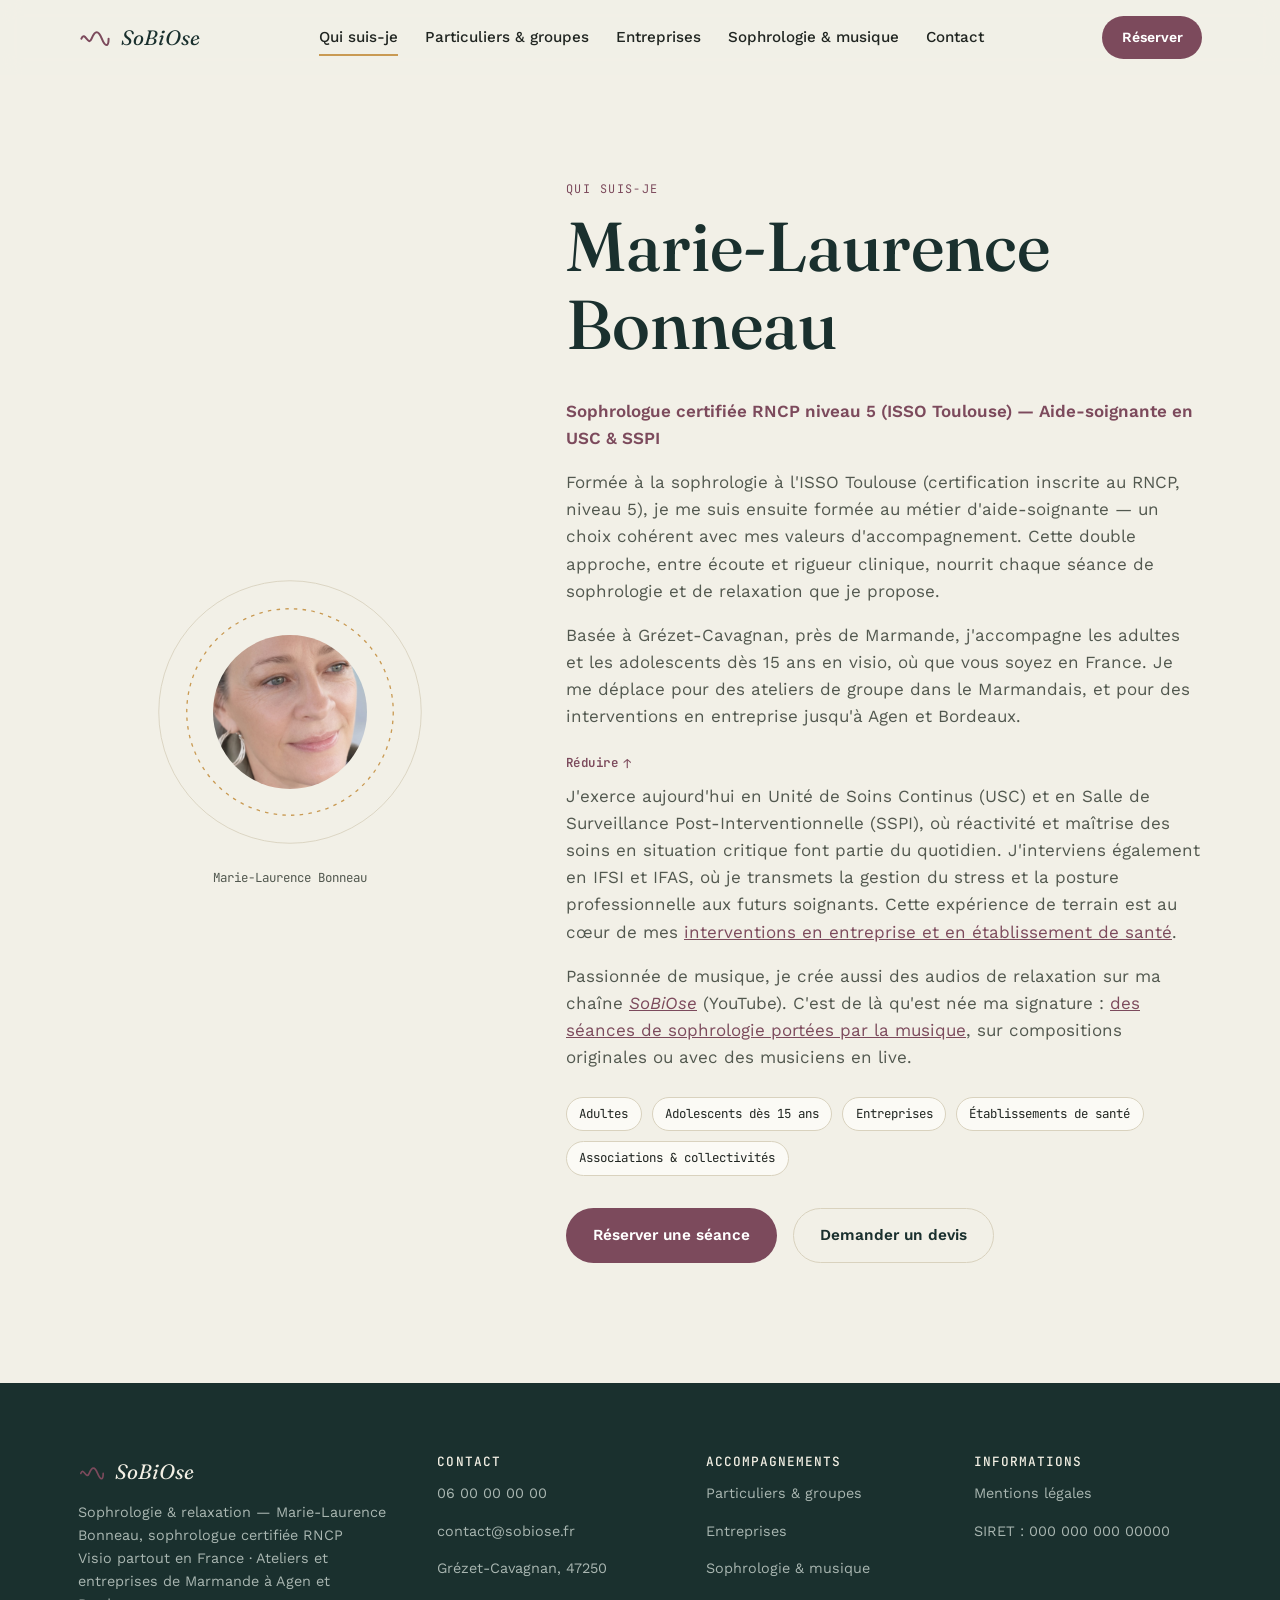
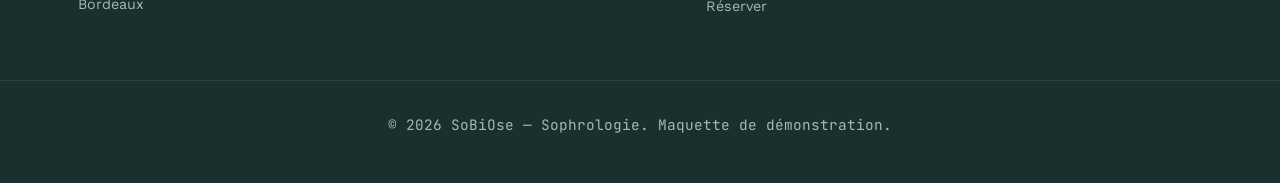
==== commit 35b21ad7: "Marque SoBiOse et domaine sobiose.fr (sans tiret) Co-Authored-By: Claude Opus 5.5 <noreply@anthropic" ====
--- a/a-propos.html
+++ b/a-propos.html
@@ -3,19 +3,20 @@
 <head>
 <meta charset="UTF-8">
 <meta name="viewport" content="width=device-width, initial-scale=1.0">
-<title>Marie-Laurence Bonneau, sophrologue RNCP et aide-soignante | So-biose</title>
+<title>Marie-Laurence Bonneau, sophrologue RNCP et aide-soignante | SoBiOse</title>
 <meta name="description" content="Marie-Laurence Bonneau, sophrologue certifiée RNCP niveau 5 (ISSO Toulouse) et aide-soignante en soins continus, basée à Grézet-Cavagnan près de Marmande. Sophrologie, relaxation et création sonore.">
 
 
 
 
+
 <!-- SEO:START -->
-<link rel="canonical" href="https://so-biose.fr/a-propos.html">
-<meta property="og:url" content="https://so-biose.fr/a-propos.html">
-<meta property="og:site_name" content="So-biose">
+<link rel="canonical" href="https://sobiose.fr/a-propos.html">
+<meta property="og:url" content="https://sobiose.fr/a-propos.html">
+<meta property="og:site_name" content="SoBiOse">
 <meta property="og:type" content="website">
 <meta property="og:locale" content="fr_FR">
-<meta property="og:title" content="Marie-Laurence Bonneau, sophrologue RNCP et aide-soignante | So-biose">
+<meta property="og:title" content="Marie-Laurence Bonneau, sophrologue RNCP et aide-soignante | SoBiOse">
 <meta property="og:description" content="Marie-Laurence Bonneau, sophrologue certifiée RNCP niveau 5 (ISSO Toulouse) et aide-soignante en soins continus, basée à Grézet-Cavagnan près de Marmande. Sophrologie, relaxation et création sonore.">
 <script type="application/ld+json">
 {
@@ -23,11 +24,11 @@
  "@graph": [
   {
    "@type": "Person",
-   "@id": "https://so-biose.fr/#marie-laurence-bonneau",
+   "@id": "https://sobiose.fr/#marie-laurence-bonneau",
    "name": "Marie-Laurence Bonneau",
-   "url": "https://so-biose.fr/a-propos.html",
+   "url": "https://sobiose.fr/a-propos.html",
    "worksFor": {
-    "@id": "https://so-biose.fr/#cabinet"
+    "@id": "https://sobiose.fr/#cabinet"
    },
    "jobTitle": "Sophrologue certifiée RNCP niveau 5",
    "hasOccupation": [
@@ -64,10 +65,10 @@
   },
   {
    "@type": "ProfessionalService",
-   "@id": "https://so-biose.fr/#cabinet",
-   "name": "So-biose",
-   "alternateName": "So-biose — Marie-Laurence Bonneau, sophrologie & relaxation",
-   "url": "https://so-biose.fr/",
+   "@id": "https://sobiose.fr/#cabinet",
+   "name": "SoBiOse",
+   "alternateName": "SoBiOse — Marie-Laurence Bonneau, sophrologie & relaxation",
+   "url": "https://sobiose.fr/",
    "sameAs": [
     "https://www.youtube.com/@marie-c9j7u"
    ],
@@ -110,7 +111,7 @@
     }
    ],
    "founder": {
-    "@id": "https://so-biose.fr/#marie-laurence-bonneau"
+    "@id": "https://sobiose.fr/#marie-laurence-bonneau"
    },
    "priceRange": "€€",
    "knowsLanguage": "fr"
@@ -138,7 +139,7 @@
           <path d="M4 22c4-10 8 10 12 0s8-10 12 0 8 10 8 0" fill="none" stroke="currentColor" stroke-width="2.4" stroke-linecap="round"/>
         </svg>
       </span>
-      <span class="brand-text">So-biose</span>
+      <span class="brand-text">SoBiOse</span>
     </a>
 
     <nav class="main-nav" id="main-nav" aria-label="Navigation principale">
@@ -212,7 +213,7 @@
         </p>
         <p>
           Passionnée de musique, je crée aussi des audios de relaxation sur ma chaîne
-          <a href="https://www.youtube.com/@marie-c9j7u" target="_blank" rel="noopener"><em>So-biose</em></a> (YouTube). C'est de là qu'est née ma signature :
+          <a href="https://www.youtube.com/@marie-c9j7u" target="_blank" rel="noopener"><em>SoBiOse</em></a> (YouTube). C'est de là qu'est née ma signature :
           <a href="sophrologie-musique.html">des séances de sophrologie portées par la musique</a>,
           sur compositions originales ou avec des musiciens en live.
         </p>
@@ -246,7 +247,7 @@
             <path d="M4 22c4-10 8 10 12 0s8-10 12 0 8 10 8 0" fill="none" stroke="currentColor" stroke-width="2.4" stroke-linecap="round"/>
           </svg>
         </span>
-        <span class="brand-text">So-biose</span>
+        <span class="brand-text">SoBiOse</span>
       </a>
       <p>Sophrologie &amp; relaxation — Marie-Laurence Bonneau, sophrologue certifiée RNCP<br>Visio partout en France · Ateliers et entreprises de Marmande à Agen et Bordeaux</p>
     </div>
@@ -254,7 +255,7 @@
     <div>
       <h4>Contact</h4>
       <p><a href="tel:+33600000000">06 00 00 00 00</a></p>
-      <p><a href="mailto:contact@so-biose.fr">contact@so-biose.fr</a></p>
+      <p><a href="mailto:contact@sobiose.fr">contact@sobiose.fr</a></p>
       <p>Grézet-Cavagnan, 47250</p>
     </div>
 
@@ -272,7 +273,7 @@
       <p>SIRET : 000 000 000 00000</p>
     </div>
   </div>
-  <p class="footer-copy">© 2026 So-biose — Sophrologie. Maquette de démonstration.</p>
+  <p class="footer-copy">© 2026 SoBiOse — Sophrologie. Maquette de démonstration.</p>
 </footer>
 
 <script src="js/site.js"></script>
--- a/css/style.css
+++ b/css/style.css
@@ -1,5 +1,5 @@
 /* =========================================================
-   SO-BIOSE — SOPHROLOGIE
+   SOBIOSE — SOPHROLOGIE
    Design tokens
    ========================================================= */
 :root {
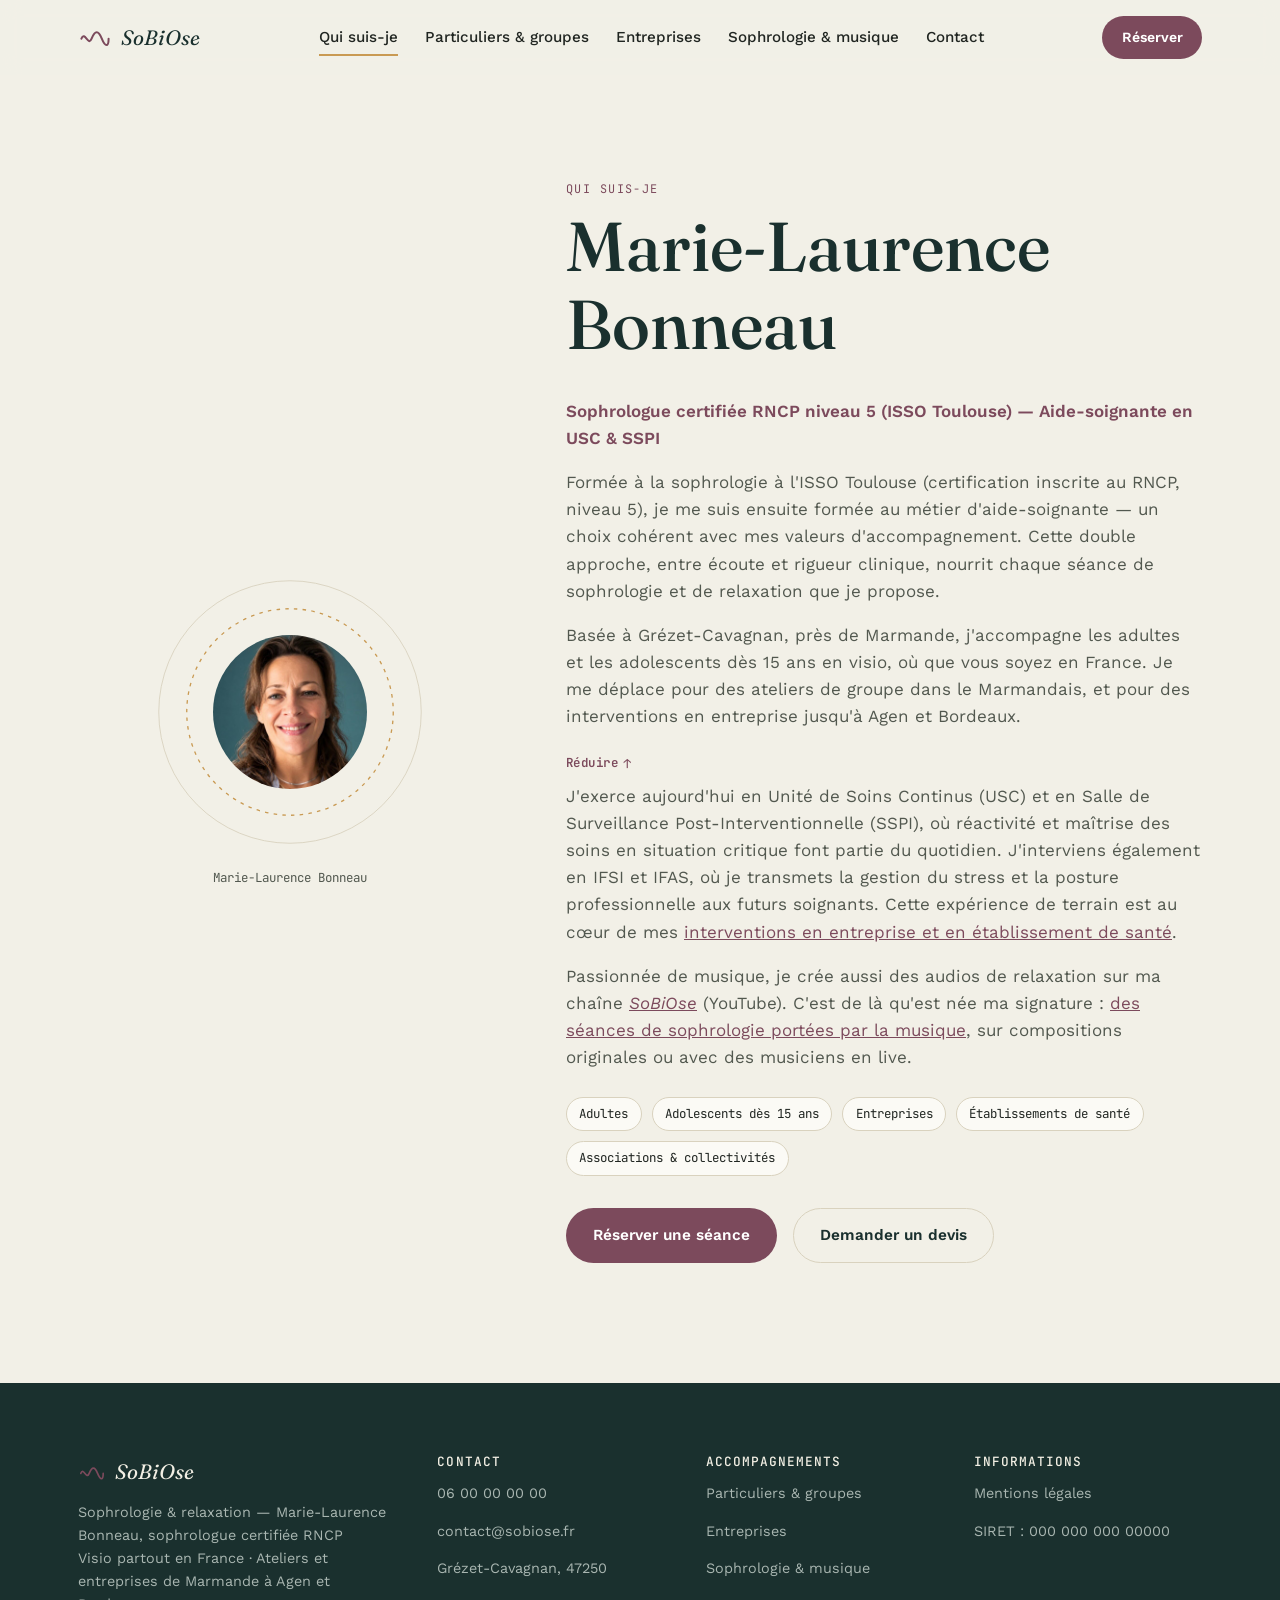
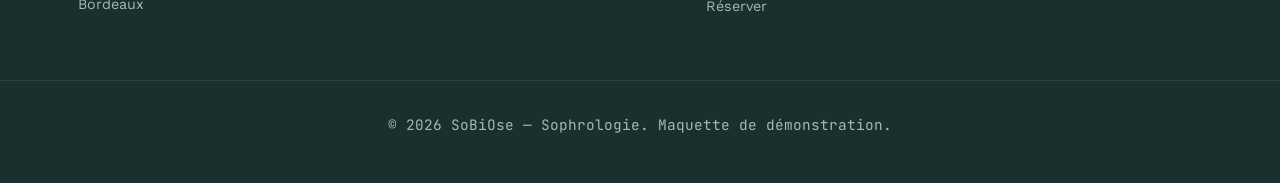
==== commit 78609b0e: "Remplace le portrait de Marie-Laurence (JPEG optimisé, 54 Ko) + og:image Co-Authored-By: Claude Opus" ====
--- a/a-propos.html
+++ b/a-propos.html
@@ -10,10 +10,12 @@
 
 
 
+
 <!-- SEO:START -->
 <link rel="canonical" href="https://sobiose.fr/a-propos.html">
 <meta property="og:url" content="https://sobiose.fr/a-propos.html">
 <meta property="og:site_name" content="SoBiOse">
+<meta property="og:image" content="https://sobiose.fr/images/marie-laurence.jpg">
 <meta property="og:type" content="website">
 <meta property="og:locale" content="fr_FR">
 <meta property="og:title" content="Marie-Laurence Bonneau, sophrologue RNCP et aide-soignante | SoBiOse">
@@ -30,6 +32,7 @@
    "worksFor": {
     "@id": "https://sobiose.fr/#cabinet"
    },
+   "image": "https://sobiose.fr/images/marie-laurence.jpg",
    "jobTitle": "Sophrologue certifiée RNCP niveau 5",
    "hasOccupation": [
     {
@@ -170,7 +173,7 @@
           <circle cx="160" cy="160" r="150" class="p-ring-1"/>
           <circle cx="160" cy="160" r="118" class="p-ring-2"/>
         </svg>
-        <img src="images/marie-laurence.png" alt="Marie-Laurence Bonneau, sophrologue"
+        <img src="images/marie-laurence.jpg" alt="Portrait de Marie-Laurence Bonneau, sophrologue SoBiOse" width="640" height="640"
              class="portrait-photo"
              onerror="this.style.display='none'; this.nextElementSibling.style.display='flex';">
         <div class="portrait-fallback" aria-hidden="true"><span>ML</span></div>
--- a/css/style.css
+++ b/css/style.css
@@ -304,6 +304,24 @@
 .testi-card p { font-family: var(--font-display); font-style: italic; font-size: 1.02rem; color: var(--color-river-2); }
 .testi-card cite { font-family: var(--font-mono); font-size: .78rem; color: var(--color-ink-soft); font-style: normal; }
 .testi-grid-2 { grid-template-columns: repeat(2, 1fr); max-width: 820px; margin-left: auto; margin-right: auto; }
+.hero-cta-center { justify-content: center; }
+
+/* Avis : une seule ligne qui défile carte par carte (scroll-snap) */
+.testi-carousel { max-width: 820px; margin: 2.8rem auto 0; }
+.testi-track {
+  display: flex; gap: 1.6rem; overflow-x: auto; scroll-snap-type: x mandatory;
+  scroll-behavior: smooth; scrollbar-width: none; padding-bottom: .2rem;
+}
+.testi-track::-webkit-scrollbar { display: none; }
+.testi-track:focus-visible { outline: 2px solid var(--color-plum); outline-offset: 4px; border-radius: var(--radius-md); }
+.testi-track .testi-card { flex: 0 0 calc(50% - .8rem); scroll-snap-align: start; }
+.testi-dots { display: flex; justify-content: center; gap: .5rem; margin-top: 1.2rem; }
+.testi-dots[hidden] { display: none; }
+.testi-dots button {
+  width: 8px; height: 8px; padding: 0; border: none; border-radius: 999px;
+  background: var(--color-line); cursor: pointer; transition: width .25s var(--ease), background .25s;
+}
+.testi-dots button.is-active { width: 22px; background: var(--color-plum); }
 .testi-disclaimer { text-align: center; font-family: var(--font-mono); font-size: .74rem; color: var(--color-ink-soft); margin-top: 1.6rem; opacity: .7; }
 
 /* =========================================================
@@ -582,8 +600,6 @@
   .booking-actions .btn { width: 100%; }
   .footer-inner { grid-template-columns: 1fr; }
 
-  /* Témoignages : citation centrée, comme une vraie carte-citation */
-  .testi-card { text-align: center; }
 
   /* Tags "Adultes / Ados / ..." centrés sous la bio */
   .about-tags { justify-content: center; }
@@ -596,3 +612,44 @@
 .faq-item p a { color: var(--color-plum); }
 .map-label-far { font-style: italic; fill: var(--color-plum); font-size: 11px; }
 .hero-text a { color: var(--color-plum); }
+
+/* =========================================================
+   MOBILE — ajustements d'agencement
+   ========================================================= */
+@media (max-width: 620px) {
+  /* En-tête plus compact */
+  .header-inner { padding-top: 10px; padding-bottom: 10px; }
+  .brand-mark svg { width: 28px; height: 28px; }
+  .brand-text { font-size: 1.2rem; }
+  .main-nav { inset: 56px 0 0 0; }
+
+  /* Bloc d'appel à l'action sur fond foncé : bouton secondaire lisible,
+     boutons de même largeur, moins de vide avant le pied de page */
+  .section-booking .hero-cta { flex-direction: column; align-items: stretch; max-width: 340px; margin-left: auto; margin-right: auto; }
+  .section-booking .hero-cta .btn-ghost-light {
+    background: transparent; backdrop-filter: none; -webkit-backdrop-filter: none;
+    color: #F2EFE4; border-color: rgba(242,239,228,.45);
+  }
+  .section-booking .section-title { margin-bottom: .2em; }
+  .section-booking.section { padding-bottom: 1.4rem; }
+  .site-footer { padding-top: 2rem; }
+
+  /* Cartes à texte long (piliers, enjeux, approche…) : une par ligne,
+     texte à gauche, icône à côté du titre */
+  .pillars-grid, .cards-grid-long { grid-template-columns: 1fr; gap: .9rem; }
+  .pillars-grid .p-card, .cards-grid-long .p-card {
+    text-align: left; padding: 1.2rem 1.25rem;
+    display: grid; grid-template-columns: auto 1fr; column-gap: .8rem; align-items: center;
+  }
+  .pillars-grid .p-icon, .cards-grid-long .p-icon { margin: 0; }
+  .pillars-grid .p-card h3, .cards-grid-long .p-card h3 { font-size: 1.05rem; margin: 0; }
+  .pillars-grid .p-card p, .cards-grid-long .p-card p,
+  .pillars-grid .pillar-link { grid-column: 1 / -1; }
+  .pillars-grid .p-card p, .cards-grid-long .p-card p { font-size: .9rem; margin-top: .6rem; }
+  .pillars-grid .pillar-link { margin-top: .8rem; }
+
+  /* Avis : un avis par écran, plus compact */
+  .testi-track { gap: .9rem; }
+  .testi-track .testi-card { flex-basis: 100%; padding: 1.3rem 1.25rem; }
+  .testi-card p { font-size: .98rem; margin-bottom: .7em; }
+}
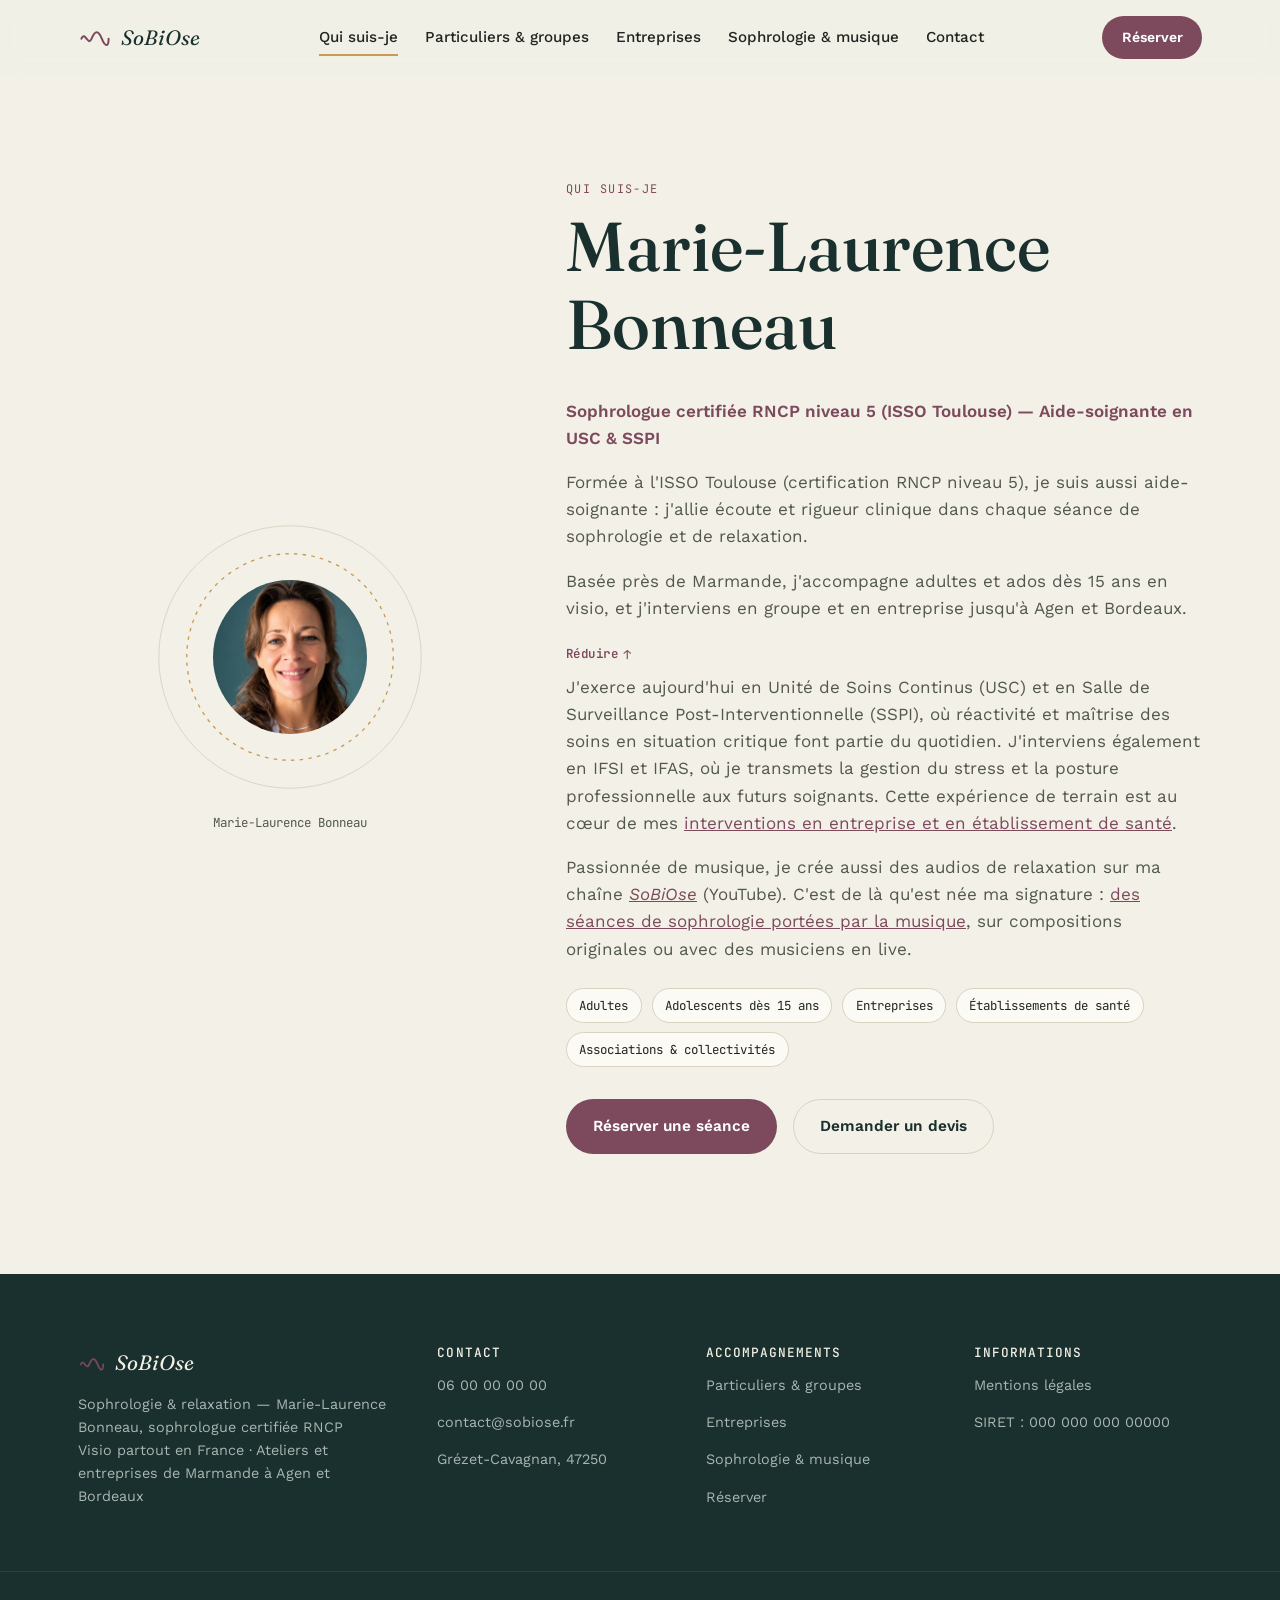
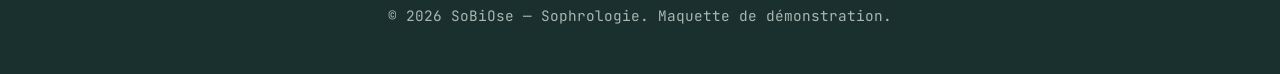
==== commit 13caae72: "Textes raccourcis, plus d'essentiel sur mobile sans perte SEO - Accroches, intros et cartes réécrite" ====
--- a/a-propos.html
+++ b/a-propos.html
@@ -5,6 +5,7 @@
 <meta name="viewport" content="width=device-width, initial-scale=1.0">
 <title>Marie-Laurence Bonneau, sophrologue RNCP et aide-soignante | SoBiOse</title>
 <meta name="description" content="Marie-Laurence Bonneau, sophrologue certifiée RNCP niveau 5 (ISSO Toulouse) et aide-soignante en soins continus, basée à Grézet-Cavagnan près de Marmande. Sophrologie, relaxation et création sonore.">
+
 
 
 
@@ -186,19 +187,8 @@
       <h1>Marie-Laurence Bonneau</h1>
       <p class="about-role">Sophrologue certifiée RNCP niveau 5 (ISSO Toulouse) — Aide-soignante en USC &amp; SSPI</p>
 
-      <p>
-        Formée à la sophrologie à l'ISSO Toulouse (certification inscrite au RNCP,
-        niveau 5), je me suis ensuite formée au métier d'aide-soignante — un choix
-        cohérent avec mes valeurs d'accompagnement. Cette double approche, entre
-        écoute et rigueur clinique, nourrit chaque séance de sophrologie et de
-        relaxation que je propose.
-      </p>
-      <p>
-        Basée à Grézet-Cavagnan, près de Marmande, j'accompagne les adultes et les
-        adolescents dès 15&nbsp;ans en visio, où que vous soyez en France. Je me
-        déplace pour des ateliers de groupe dans le Marmandais, et pour des
-        interventions en entreprise jusqu'à Agen et Bordeaux.
-      </p>
+      <p>Formée à l'ISSO Toulouse (certification RNCP niveau 5), je suis aussi aide-soignante : j'allie écoute et rigueur clinique dans chaque séance de sophrologie et de relaxation.</p>
+      <p>Basée près de Marmande, j'accompagne adultes et ados dès 15&nbsp;ans en visio, et j'interviens en groupe et en entreprise jusqu'à Agen et Bordeaux.</p>
 
       <details class="about-more" open>
         <summary>
--- a/css/style.css
+++ b/css/style.css
@@ -653,3 +653,17 @@
   .testi-track .testi-card { flex-basis: 100%; padding: 1.3rem 1.25rem; }
   .testi-card p { font-size: .98rem; margin-bottom: .7em; }
 }
+
+/* Mobile : aller à l'essentiel. Le texte reste dans la page (lu par Google),
+   seuls les compléments secondaires sont masqués à l'écran. */
+@media (max-width: 620px) {
+  /* Cartes courtes (« Stress », « Sommeil »…) : le titre suffit */
+  .cards-grid:not(.pillars-grid):not(.cards-grid-long) .p-card p { display: none; }
+  .cards-grid:not(.pillars-grid):not(.cards-grid-long) .p-card h3 { margin: 0; }
+  .section-lead { margin-bottom: 1.6rem; }
+  .section { padding: 2.6rem 0; }
+  .faq-list { margin-top: 1.4rem; gap: .5rem; }
+  .cards-grid, .format-grid, .testi-carousel { margin-top: 1.6rem; }
+  .format-card { padding: 1.4rem 1.3rem; }
+  .format-card dt { margin-top: .7rem; }
+}
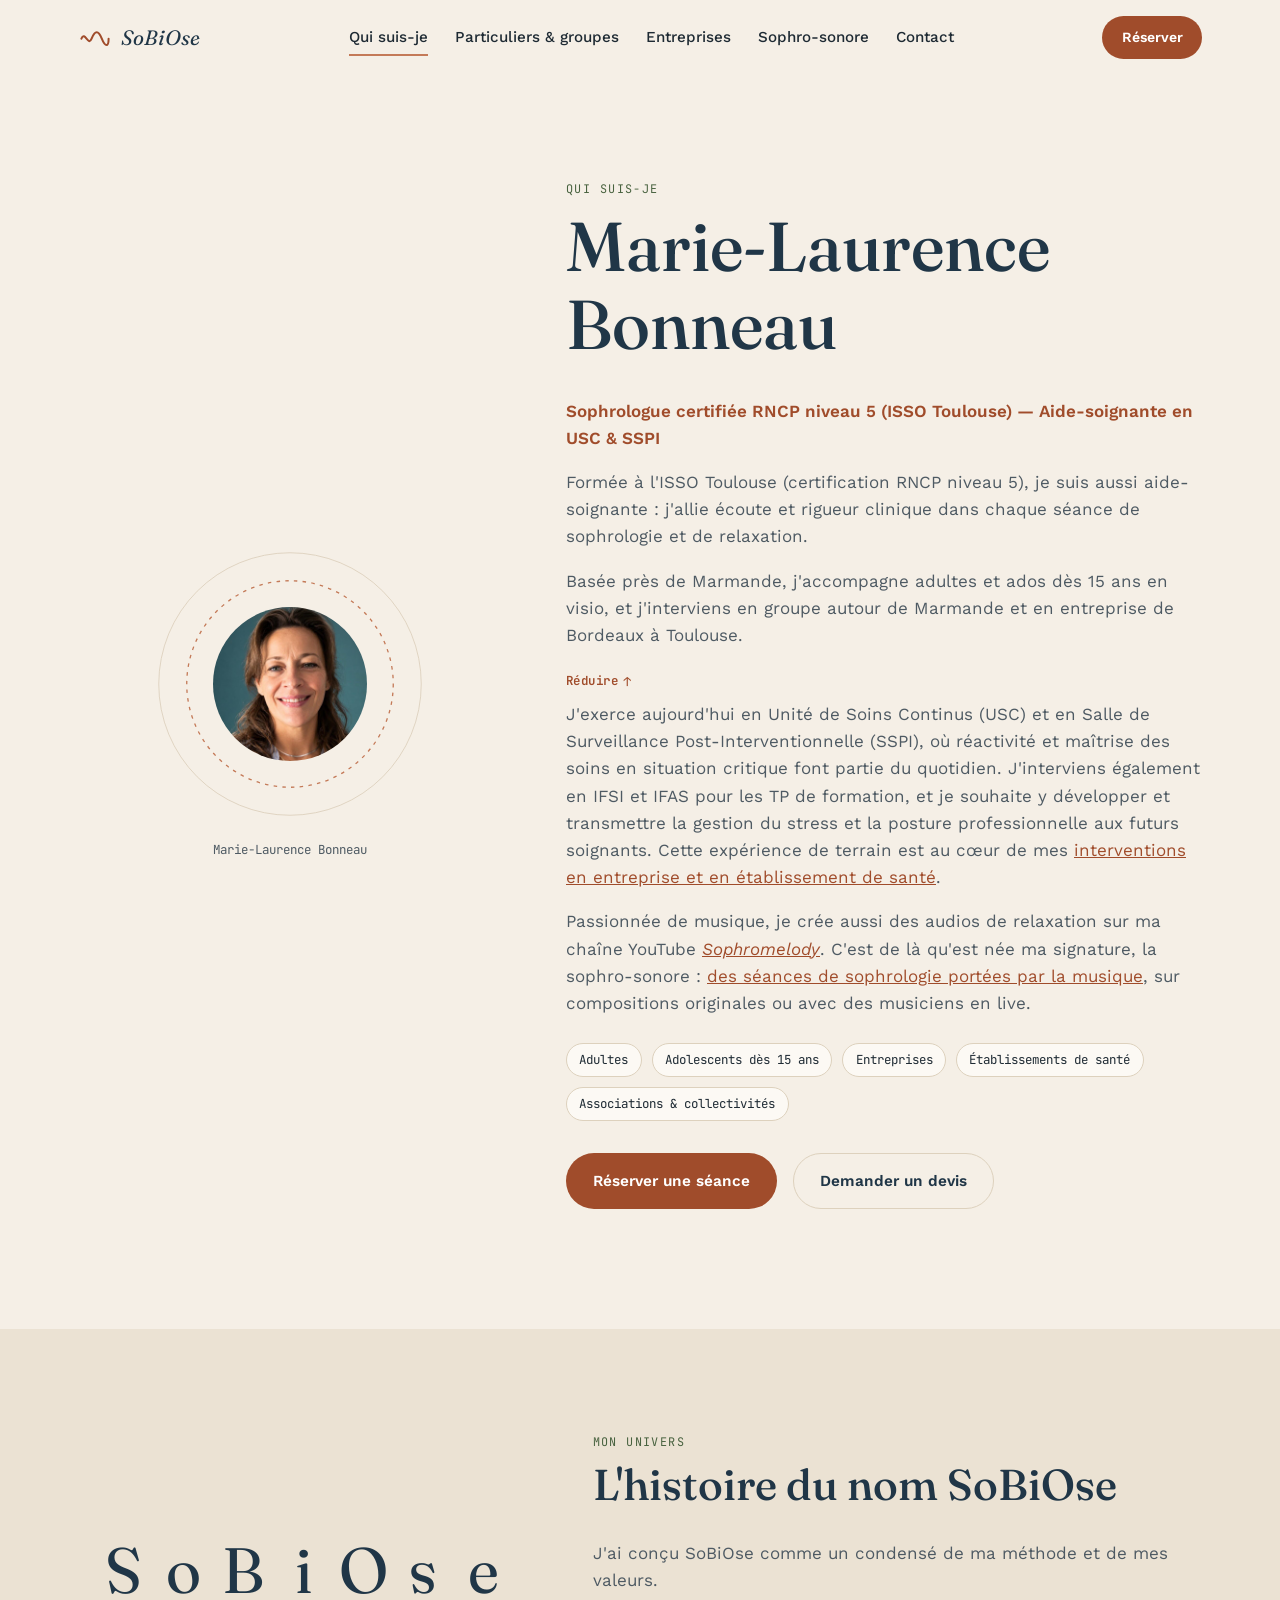
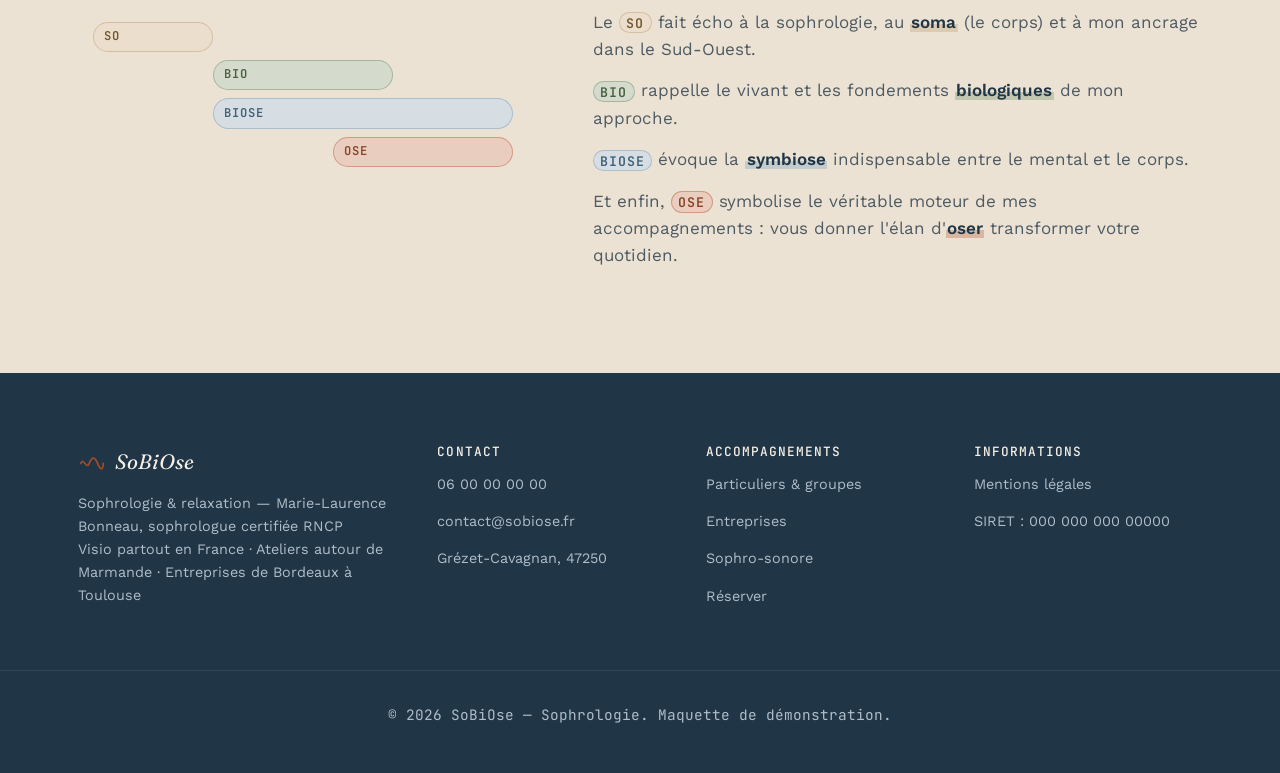
==== commit 25807930: "Nouvelle charte SoBiOse, tarifs entreprises, Toulouse et GTM avec consentement - Charte de couleurs " ====
--- a/a-propos.html
+++ b/a-propos.html
@@ -5,13 +5,6 @@
 <meta name="viewport" content="width=device-width, initial-scale=1.0">
 <title>Marie-Laurence Bonneau, sophrologue RNCP et aide-soignante | SoBiOse</title>
 <meta name="description" content="Marie-Laurence Bonneau, sophrologue certifiée RNCP niveau 5 (ISSO Toulouse) et aide-soignante en soins continus, basée à Grézet-Cavagnan près de Marmande. Sophrologie, relaxation et création sonore.">
-
-
-
-
-
-
-
 <!-- SEO:START -->
 <link rel="canonical" href="https://sobiose.fr/a-propos.html">
 <meta property="og:url" content="https://sobiose.fr/a-propos.html">
@@ -102,12 +95,20 @@
      "name": "Bordeaux"
     },
     {
+     "@type": "City",
+     "name": "Toulouse"
+    },
+    {
      "@type": "AdministrativeArea",
      "name": "Lot-et-Garonne"
     },
     {
      "@type": "AdministrativeArea",
      "name": "Gironde"
+    },
+    {
+     "@type": "AdministrativeArea",
+     "name": "Haute-Garonne"
     },
     {
      "@type": "Country",
@@ -150,7 +151,7 @@
       <a href="a-propos.html" aria-current="page">Qui suis-je</a>
       <a href="offres.html">Particuliers &amp; groupes</a>
       <a href="entreprises.html">Entreprises</a>
-      <a href="sophrologie-musique.html">Sophrologie &amp; musique</a>
+      <a href="sophrologie-musique.html">Sophro-sonore</a>
       <a href="contact.html">Contact</a>
     </nav>
 
@@ -188,7 +189,7 @@
       <p class="about-role">Sophrologue certifiée RNCP niveau 5 (ISSO Toulouse) — Aide-soignante en USC &amp; SSPI</p>
 
       <p>Formée à l'ISSO Toulouse (certification RNCP niveau 5), je suis aussi aide-soignante : j'allie écoute et rigueur clinique dans chaque séance de sophrologie et de relaxation.</p>
-      <p>Basée près de Marmande, j'accompagne adultes et ados dès 15&nbsp;ans en visio, et j'interviens en groupe et en entreprise jusqu'à Agen et Bordeaux.</p>
+      <p>Basée près de Marmande, j'accompagne adultes et ados dès 15&nbsp;ans en visio, et j'interviens en groupe autour de Marmande et en entreprise de Bordeaux à Toulouse.</p>
 
       <details class="about-more" open>
         <summary>
@@ -199,14 +200,15 @@
         <p>
           J'exerce aujourd'hui en Unité de Soins Continus (USC) et en Salle de Surveillance
           Post-Interventionnelle (SSPI), où réactivité et maîtrise des soins en situation
-          critique font partie du quotidien. J'interviens également en IFSI et IFAS, où je
-          transmets la gestion du stress et la posture professionnelle aux futurs soignants.
+          critique font partie du quotidien. J'interviens également en IFSI et IFAS pour les
+          TP de formation, et je souhaite y développer et transmettre la gestion du stress et
+          la posture professionnelle aux futurs soignants.
           Cette expérience de terrain est au cœur de mes
           <a href="entreprises.html">interventions en entreprise et en établissement de santé</a>.
         </p>
         <p>
-          Passionnée de musique, je crée aussi des audios de relaxation sur ma chaîne
-          <a href="https://www.youtube.com/@marie-c9j7u" target="_blank" rel="noopener"><em>SoBiOse</em></a> (YouTube). C'est de là qu'est née ma signature :
+          Passionnée de musique, je crée aussi des audios de relaxation sur ma chaîne YouTube
+          <a href="https://www.youtube.com/@marie-c9j7u" target="_blank" rel="noopener"><em>Sophromelody</em></a>. C'est de là qu'est née ma signature, la sophro-sonore :
           <a href="sophrologie-musique.html">des séances de sophrologie portées par la musique</a>,
           sur compositions originales ou avec des musiciens en live.
         </p>
@@ -223,6 +225,31 @@
       <div class="hero-cta" style="margin-top:2rem;">
         <a href="reservation.html" class="btn btn-primary">Réserver une séance</a>
         <a href="contact.html#devis" class="btn btn-ghost">Demander un devis</a>
+      </div>
+    </div>
+  </div>
+</section>
+
+<!-- ============================ L'HISTOIRE DU NOM ============================ -->
+<section class="section section-alt" id="nom">
+  <div class="wrap name-story">
+    <div class="name-word reveal" aria-hidden="true">
+      <span class="nw-letter">S</span><span class="nw-letter">o</span><span class="nw-letter">B</span><span class="nw-letter">i</span><span class="nw-letter">O</span><span class="nw-letter">s</span><span class="nw-letter">e</span>
+      <span class="nw-bar tone-so">SO</span>
+      <span class="nw-bar tone-bio">BIO</span>
+      <span class="nw-bar tone-biose">BIOSE</span>
+      <span class="nw-bar tone-ose">OSE</span>
+    </div>
+
+    <div class="name-text reveal">
+      <p class="eyebrow">Mon univers</p>
+      <h2>L'histoire du nom SoBiOse</h2>
+      <div class="name-lines">
+        <p>J'ai conçu SoBiOse comme un condensé de ma méthode et de mes valeurs.</p>
+        <p class="tone-so">Le <span class="syl">SO</span> fait écho à la sophrologie, au <strong class="kw">soma</strong> (le corps) et à mon ancrage dans le <span class="nowrap">Sud-Ouest</span>.</p>
+        <p class="tone-bio"><span class="syl">BIO</span> rappelle le vivant et les fondements <strong class="kw">biologiques</strong> de mon approche.</p>
+        <p class="tone-biose"><span class="syl">BIOSE</span> évoque la <strong class="kw">symbiose</strong> indispensable entre le mental et le corps.</p>
+        <p class="tone-ose">Et enfin, <span class="syl">OSE</span> symbolise le véritable moteur de mes accompagnements&nbsp;: vous donner l'élan d'<strong class="kw">oser</strong> transformer votre quotidien.</p>
       </div>
     </div>
   </div>
@@ -242,7 +269,7 @@
         </span>
         <span class="brand-text">SoBiOse</span>
       </a>
-      <p>Sophrologie &amp; relaxation — Marie-Laurence Bonneau, sophrologue certifiée RNCP<br>Visio partout en France · Ateliers et entreprises de Marmande à Agen et Bordeaux</p>
+      <p>Sophrologie &amp; relaxation — Marie-Laurence Bonneau, sophrologue certifiée RNCP<br>Visio partout en France · Ateliers autour de Marmande · Entreprises de Bordeaux à Toulouse</p>
     </div>
 
     <div>
@@ -256,7 +283,7 @@
       <h4>Accompagnements</h4>
       <p><a href="offres.html">Particuliers &amp; groupes</a></p>
       <p><a href="entreprises.html">Entreprises</a></p>
-      <p><a href="sophrologie-musique.html">Sophrologie &amp; musique</a></p>
+      <p><a href="sophrologie-musique.html">Sophro-sonore</a></p>
       <p><a href="reservation.html">Réserver</a></p>
     </div>
 
--- a/css/style.css
+++ b/css/style.css
@@ -3,18 +3,28 @@
    Design tokens
    ========================================================= */
 :root {
-  --color-bg:        #F2F0E7;
-  --color-bg-alt:     #E9E4D6;
-  --color-card:       #FBFAF5;
-  --color-ink:        #202521;
-  --color-ink-soft:   #52584F;
-  --color-river:      #24413F;
-  --color-river-2:    #1A302E;
-  --color-river-soft: #3F6663;
-  --color-plum:       #7C4A5C;
-  --color-plum-2:     #5E3646;
-  --color-ochre:      #C99A53;
-  --color-line:       #D9D2BE;
+  /* Charte SoBiOse : beige (fonds), bleu doux (structure), vert, terre cuite (actions) */
+  --color-bg:         #F5EFE6;
+  --color-bg-alt:     #EBE2D3;
+  --color-card:       #FCF9F4;
+  --color-ink:        #1E2A33;
+  --color-ink-soft:   #4E5A63;
+  --color-slate:      #2B4558;
+  --color-slate-2:    #203647;
+  --color-clay:       #A04C2B;
+  --color-focus:      #B86A47; /* ≥ 3:1 sur fonds clairs comme sur fonds sombres */
+  --color-line:       #DDD1BD;
+
+  /* Les 4 teintes de la charte, une par syllabe (SO, BIO, BIOSE, OSE).
+     Teinte = décor ; variante « -deep » = texte (contraste ≥ 4.5:1). */
+  --color-sand:       #C9AA80;
+  --color-sand-deep:  #74572F;
+  --color-sage:       #86A07F;
+  --color-sage-deep:  #48623F;
+  --color-sky:        #8DABC2;
+  --color-sky-deep:   #3F6179;
+  --color-terra:      #C47A58;
+  --color-terra-deep: #8C4226;
 
   --font-display: 'Fraunces', 'Iowan Old Style', serif;
   --font-body: 'Work Sans', -apple-system, BlinkMacSystemFont, sans-serif;
@@ -25,7 +35,7 @@
   --radius-md: 14px;
   --radius-sm: 8px;
 
-  --shadow-card: 0 18px 40px -22px rgba(26, 48, 46, 0.35);
+  --shadow-card: 0 18px 40px -22px rgba(32, 54, 71, .35);
   --ease: cubic-bezier(.22,.68,0,1);
 }
 
@@ -49,34 +59,35 @@
   -webkit-font-smoothing: antialiased;
 }
 
-h1, h2, h3, h4 { font-family: var(--font-display); color: var(--color-river-2); margin: 0 0 .5em; line-height: 1.12; font-weight: 500; }
+h1, h2, h3, h4 { font-family: var(--font-display); color: var(--color-slate-2); margin: 0 0 .5em; line-height: 1.12; font-weight: 500; }
 h1 { font-size: clamp(2.6rem, 5.4vw, 4.4rem); }
 h2 { font-size: clamp(1.9rem, 3.4vw, 2.7rem); }
 h3 { font-size: 1.3rem; }
 p { margin: 0 0 1em; color: var(--color-ink-soft); }
-em { font-style: italic; color: var(--color-plum); }
+em { font-style: italic; color: var(--color-clay); }
 a { color: inherit; }
 img, svg { display: block; max-width: 100%; }
 
 .wrap { max-width: var(--wrap); margin: 0 auto; padding: 0 28px; }
 
 .skip-link {
-  position: absolute; left: -999px; top: 0; background: var(--color-river);
+  position: absolute; left: -999px; top: 0; background: var(--color-slate);
   color: #fff; padding: 12px 18px; z-index: 999; border-radius: 0 0 8px 0;
 }
 .skip-link:focus { left: 0; }
 
-:focus-visible { outline: 3px solid var(--color-ochre); outline-offset: 2px; }
+:focus-visible { outline: 3px solid var(--color-focus); outline-offset: 2px; }
 
 .eyebrow {
   font-family: var(--font-mono);
   font-size: .74rem;
   letter-spacing: .12em;
   text-transform: uppercase;
-  color: var(--color-plum);
+  color: var(--color-sage-deep);
   margin: 0 0 .8em;
 }
 .center { text-align: center; }
+.nowrap { white-space: nowrap; }
 .section-title { max-width: 720px; margin-left: auto; margin-right: auto; }
 .section-lead { max-width: 560px; margin: 0 auto 2.5rem; text-align: center; }
 
@@ -100,15 +111,15 @@
 }
 .btn:hover { transform: translateY(-2px); }
 .btn:active { transform: translateY(0); }
-.btn-primary { background: var(--color-plum); color: #fff; }
-.btn-primary:hover { background: var(--color-plum-2); }
-.btn-primary:disabled { background: #C9BDB8; cursor: not-allowed; transform: none; }
-.btn-ghost { background: transparent; color: var(--color-river-2); border-color: var(--color-line); }
-.btn-ghost:hover { border-color: var(--color-river-2); }
-.btn-outline { background: transparent; color: var(--color-plum); border-color: var(--color-plum); }
-.btn-outline:hover { background: var(--color-plum); color: #fff; }
-.btn-ghost-light { color: #F2EFE4; border-color: rgba(242,239,228,.4); }
-.btn-ghost-light:hover { border-color: #F2EFE4; }
+.btn-primary { background: var(--color-clay); color: #fff; }
+.btn-primary:hover { background: var(--color-terra-deep); }
+.btn-primary:disabled { background: #CFC4B6; cursor: not-allowed; transform: none; }
+.btn-ghost { background: transparent; color: var(--color-slate-2); border-color: var(--color-line); }
+.btn-ghost:hover { border-color: var(--color-slate-2); }
+.btn-outline { background: transparent; color: var(--color-clay); border-color: var(--color-clay); }
+.btn-outline:hover { background: var(--color-clay); color: #fff; }
+.btn-ghost-light { color: var(--color-bg); border-color: rgba(245,239,230,.4); }
+.btn-ghost-light:hover { border-color: var(--color-bg); }
 .btn-small { padding: .65em 1.3em; font-size: .88rem; min-height: 40px; }
 
 /* =========================================================
@@ -121,7 +132,7 @@
 }
 .site-header::before {
   content: ""; position: absolute; inset: 0; z-index: -1;
-  background: rgba(242, 240, 231, .86);
+  background: rgba(245, 239, 230, .86);
   backdrop-filter: blur(10px);
   -webkit-backdrop-filter: blur(10px);
 }
@@ -129,15 +140,15 @@
 
 .header-inner { display: flex; align-items: center; justify-content: space-between; padding-top: 16px; padding-bottom: 16px; }
 
-.brand { display: flex; align-items: center; gap: .55em; text-decoration: none; color: var(--color-river-2); }
-.brand-mark { color: var(--color-plum); display: inline-flex; }
+.brand { display: flex; align-items: center; gap: .55em; text-decoration: none; color: var(--color-slate-2); }
+.brand-mark { color: var(--color-clay); display: inline-flex; }
 .brand-text { font-family: var(--font-display); font-style: italic; font-size: 1.3rem; }
 
 .main-nav { display: flex; gap: 1.7rem; }
 .main-nav a { text-decoration: none; font-size: .95rem; font-weight: 500; color: var(--color-ink); position: relative; padding: .2em 0; }
 .main-nav a::after {
   content: ""; position: absolute; left: 0; right: 100%; bottom: -3px; height: 2px;
-  background: var(--color-ochre); transition: right .25s var(--ease);
+  background: var(--color-terra); transition: right .25s var(--ease);
 }
 .main-nav a:hover::after, .main-nav a[aria-current="page"]::after { right: 0; }
 
@@ -147,7 +158,7 @@
   display: none; flex-direction: column; justify-content: center; gap: 5px;
   width: 44px; height: 44px; background: none; border: none; cursor: pointer;
 }
-.nav-toggle span { display: block; height: 2px; width: 22px; background: var(--color-river-2); transition: transform .25s, opacity .25s; }
+.nav-toggle span { display: block; height: 2px; width: 22px; background: var(--color-slate-2); transition: transform .25s, opacity .25s; }
 
 /* =========================================================
    HERO
@@ -156,9 +167,9 @@
 .hero-waves { position: absolute; inset: auto 0 0 0; height: 60%; opacity: .55; pointer-events: none; }
 .hero-waves svg { width: 100%; height: 100%; }
 .wave { fill: none; stroke-width: 2; }
-.wave-1 { stroke: var(--color-river-soft); animation: drift 9s ease-in-out infinite; }
-.wave-2 { stroke: var(--color-plum); opacity: .5; animation: drift 11s ease-in-out infinite reverse; }
-.wave-3 { stroke: var(--color-ochre); opacity: .55; animation: drift 13s ease-in-out infinite; }
+.wave-1 { stroke: var(--color-sky-deep); animation: drift 9s ease-in-out infinite; }
+.wave-2 { stroke: var(--color-terra); opacity: .5; animation: drift 11s ease-in-out infinite reverse; }
+.wave-3 { stroke: var(--color-sage); opacity: .7; animation: drift 13s ease-in-out infinite; }
 @keyframes drift {
   0%, 100% { transform: translateY(0); }
   50% { transform: translateY(14px); }
@@ -180,17 +191,17 @@
 .portrait-frame { position: relative; width: min(280px, 70vw); aspect-ratio: 1; margin: 0 auto; }
 .portrait-rings { position: absolute; inset: 0; width: 100%; height: 100%; }
 .p-ring-1 { fill: none; stroke: var(--color-line); stroke-width: 1; }
-.p-ring-2 { fill: none; stroke: var(--color-ochre); stroke-width: 1.5; stroke-dasharray: 4 6; }
+.p-ring-2 { fill: none; stroke: var(--color-terra); stroke-width: 1.5; stroke-dasharray: 4 6; }
 .portrait-photo, .portrait-fallback {
   position: absolute; top: 50%; left: 50%; transform: translate(-50%, -50%);
   width: 55%; height: 55%; border-radius: 50%;
 }
 .portrait-photo { object-fit: cover; display: block; }
-.portrait-fallback { display: none; background: var(--color-river); align-items: center; justify-content: center; }
-.portrait-fallback span { font-family: var(--font-display); font-style: italic; font-size: 2.6rem; color: #F2EFE4; }
+.portrait-fallback { display: none; background: var(--color-slate); align-items: center; justify-content: center; }
+.portrait-fallback span { font-family: var(--font-display); font-style: italic; font-size: 2.6rem; color: var(--color-bg); }
 .about-caption { display: block; margin-top: 1rem; font-family: var(--font-mono); font-size: .78rem; color: var(--color-ink-soft); }
 
-.about-role { font-weight: 600; color: var(--color-plum); }
+.about-role { font-weight: 600; color: var(--color-clay); }
 
 .about-more summary {
   cursor: pointer;
@@ -201,12 +212,12 @@
   font-family: var(--font-mono);
   font-size: .78rem;
   letter-spacing: .04em;
-  color: var(--color-plum);
+  color: var(--color-clay);
   font-weight: 600;
   margin: -.2em 0 1em;
 }
 .about-more summary::-webkit-details-marker { display: none; }
-.about-more summary:hover { color: var(--color-plum-2); }
+.about-more summary:hover { color: var(--color-terra-deep); }
 .about-more .about-more-arrow { transition: transform .25s var(--ease); }
 .about-more[open] .about-more-arrow { transform: rotate(180deg); }
 .about-more[open] summary { margin-bottom: .8em; }
@@ -223,7 +234,7 @@
    ========================================================= */
 .steps { list-style: none; margin: 3rem 0 0; padding: 0; display: grid; grid-template-columns: repeat(4, 1fr); gap: 2rem; counter-reset: step; }
 .step { position: relative; padding-top: 1.6rem; border-top: 2px solid var(--color-line); }
-.step-num { font-family: var(--font-mono); color: var(--color-ochre); font-size: .95rem; display: block; margin-bottom: .6rem; }
+.step-num { font-family: var(--font-mono); color: var(--color-sage-deep); font-size: .95rem; display: block; margin-bottom: .6rem; }
 .step h3 { font-size: 1.1rem; }
 
 /* =========================================================
@@ -235,17 +246,84 @@
   border-radius: var(--radius-md); padding: 1.9rem 1.6rem;
   transition: transform .3s var(--ease), box-shadow .3s var(--ease), border-color .3s;
 }
-.p-card:hover { transform: translateY(-5px); box-shadow: var(--shadow-card); border-color: var(--color-ochre); }
-.p-icon { color: var(--color-plum); display: inline-flex; width: 34px; height: 34px; margin-bottom: 1rem; }
+.p-card:hover { transform: translateY(-5px); box-shadow: var(--shadow-card); border-color: var(--color-sage); }
+.p-icon { color: var(--color-sage-deep); display: inline-flex; width: 34px; height: 34px; margin-bottom: 1rem; }
 .p-card h3 { font-size: 1.08rem; margin-bottom: .4em; }
 .p-card p { font-size: .92rem; margin: 0; }
 
 .pillars-grid { grid-template-columns: repeat(3, 1fr); }
 .pillar-link {
-  display: inline-block; margin-top: 1rem; font-family: var(--font-mono); font-size: .8rem;
-  font-weight: 600; color: var(--color-plum); text-decoration: none;
-}
-.pillar-link:hover { color: var(--color-plum-2); }
+  display: inline-block; margin-top: .45rem; padding: .7em 0; font-family: var(--font-mono); font-size: .8rem;
+  font-weight: 600; color: var(--color-clay); text-decoration: none;
+}
+.pillar-link:hover { color: var(--color-terra-deep); }
+
+/* Carte large (ex. « Préparation mentale ») : 2 colonnes + mots-clés en pastilles */
+.p-card-wide { grid-column: span 2; }
+.card-tags { list-style: none; padding: 0; margin: 1rem 0 0; display: flex; flex-wrap: wrap; gap: .45rem; }
+.card-tags li {
+  font-family: var(--font-mono); font-size: .74rem; color: var(--color-slate-2);
+  background: var(--color-bg); border: 1px solid var(--color-line); border-radius: 999px; padding: .35em .85em;
+}
+
+/* =========================================================
+   SOBIOSE — le sens du nom (accueil + à propos)
+   ========================================================= */
+.tone-so    { --tone: var(--color-sand);  --tone-deep: var(--color-sand-deep); }
+.tone-bio   { --tone: var(--color-sage);  --tone-deep: var(--color-sage-deep); }
+.tone-biose { --tone: var(--color-sky);   --tone-deep: var(--color-sky-deep); }
+.tone-ose   { --tone: var(--color-terra); --tone-deep: var(--color-terra-deep); }
+
+.sobiose-grid { list-style: none; padding: 0; margin: 3rem 0 0; display: grid; grid-template-columns: repeat(4, 1fr); gap: 1.4rem; }
+.sobiose-item {
+  background: var(--color-card); border: 1px solid var(--color-line);
+  border-radius: var(--radius-md); padding: 1.9rem 1.6rem 1.7rem;
+}
+.sobiose-syl {
+  display: flex; align-items: center; gap: .55rem; margin: 0 0 1.1rem;
+  font-family: var(--font-display); font-size: 1.75rem; font-weight: 500; line-height: 1;
+  letter-spacing: .06em; color: var(--tone-deep);
+}
+.leaf { width: 26px; height: 26px; flex: none; color: var(--tone); }
+.sobiose-item h3 { font-size: 1.08rem; margin-bottom: .45em; }
+.sobiose-item p:last-child { font-size: .92rem; margin: 0; }
+/* Mot-clé : gras + surlignage doux à la couleur de la syllabe */
+.kw {
+  font-weight: 600; color: var(--color-slate-2);
+  background: linear-gradient(transparent 58%, color-mix(in srgb, var(--tone) 42%, transparent) 0);
+  padding: 0 .08em;
+}
+.sobiose-more { margin: 2.2rem 0 0; text-align: center; }
+
+/* À propos : le mot décomposé, puis le récit */
+.name-story { display: grid; grid-template-columns: .85fr 1.15fr; gap: 4rem; align-items: center; }
+.name-word {
+  display: grid; grid-template-columns: repeat(7, minmax(0, 1fr)); row-gap: .5rem;
+  width: 100%; max-width: 420px; margin: 0 auto;
+}
+.nw-letter {
+  grid-row: 1; text-align: center; padding-bottom: .5rem;
+  font-family: var(--font-display); font-size: clamp(2.5rem, 5vw, 4rem); line-height: 1.1; color: var(--color-slate-2);
+}
+.nw-bar {
+  font-family: var(--font-mono); font-size: .76rem; font-weight: 600; letter-spacing: .08em;
+  color: var(--tone-deep); background: color-mix(in srgb, var(--tone) 34%, var(--color-card));
+  border-radius: 999px; padding: .45em .9em; white-space: nowrap;
+}
+.nw-bar.tone-so    { grid-row: 2; grid-column: 1 / 3; }
+.nw-bar.tone-bio   { grid-row: 3; grid-column: 3 / 6; }
+.nw-bar.tone-biose { grid-row: 4; grid-column: 3 / 8; }
+.nw-bar.tone-ose   { grid-row: 5; grid-column: 5 / 8; }
+/* Contour fin : la pastille SO reste lisible sur le fond beige */
+.nw-bar, .syl { box-shadow: inset 0 0 0 1px color-mix(in srgb, var(--tone) 60%, transparent); }
+.name-text h2 { margin-bottom: .7em; }
+.name-lines p { margin-bottom: .85em; }
+.name-lines p:last-child { margin-bottom: 0; }
+.syl {
+  font-family: var(--font-mono); font-size: .78em; font-weight: 600; letter-spacing: .06em;
+  color: var(--tone-deep); background: color-mix(in srgb, var(--tone) 34%, var(--color-card));
+  border-radius: 999px; padding: .12em .6em; white-space: nowrap;
+}
 
 /* =========================================================
    OFFER DETAIL (formats B2B/groupe sur offres.html)
@@ -253,7 +331,7 @@
 .offer-detail { max-width: 700px; }
 .offer-detail ul { list-style: none; padding: 0; margin: 1.6rem auto 2rem; max-width: 460px; text-align: left; }
 .offer-detail li { font-size: .95rem; padding-left: 1.3em; position: relative; margin-bottom: .6em; color: var(--color-ink-soft); }
-.offer-detail li::before { content: "—"; position: absolute; left: 0; color: var(--color-ochre); }
+.offer-detail li::before { content: "—"; position: absolute; left: 0; color: var(--color-sage); }
 
 /* =========================================================
    TARIFS
@@ -263,45 +341,64 @@
   position: relative; background: var(--color-card); border: 1px solid var(--color-line);
   border-radius: var(--radius-lg); padding: 2.1rem 1.8rem; display: flex; flex-direction: column;
 }
-.price-card.is-featured { border-color: var(--color-plum); box-shadow: var(--shadow-card); }
+.price-card.is-featured { border-color: var(--color-clay); box-shadow: var(--shadow-card); }
 .price-card .badge {
-  position: absolute; top: -12px; right: 22px; background: var(--color-ochre); color: var(--color-river-2);
+  position: absolute; top: -12px; right: 22px; background: var(--color-sand); color: var(--color-slate-2);
   font-family: var(--font-mono); font-size: .74rem; padding: .3em .8em; border-radius: 999px; font-weight: 600;
 }
 .price-card h3 { font-size: 1.15rem; }
 .price { font-family: var(--font-mono); display: flex; align-items: baseline; gap: .2em; margin: .3em 0; }
-.price .amount { font-size: 2.3rem; color: var(--color-river-2); font-weight: 500; transition: color .2s; }
+.price .amount { font-size: 2.3rem; color: var(--color-slate-2); font-weight: 500; transition: color .2s; }
 .price .amount-devis { font-size: 1.5rem; }
 .price .unit { font-size: 1.1rem; color: var(--color-ink-soft); }
 .price-meta { font-size: .84rem; color: var(--color-ink-soft); margin-bottom: 1.2rem; }
 .price-card ul { list-style: none; padding: 0; margin: 0 0 1.6rem; flex: 1; }
 .price-card li { font-size: .89rem; padding-left: 1.2em; position: relative; margin-bottom: .5em; }
-.price-card li::before { content: "—"; position: absolute; left: 0; color: var(--color-ochre); }
+.price-card li::before { content: "—"; position: absolute; left: 0; color: var(--color-sage); }
 
 .tarif-note { max-width: 640px; margin: 2.5rem auto 0; text-align: center; font-size: .9rem; }
+
+/* Tarifs entreprises : équipes (2/3) et dirigeants (1/3) côte à côte */
+.price { flex-wrap: wrap; }
+.price-from { flex-basis: 100%; font-size: .68rem; letter-spacing: .1em; text-transform: uppercase; color: var(--color-ink-soft); }
+.price-card h4 { font-size: 1.15rem; }
+.pricing-split { display: grid; grid-template-columns: 2fr 1fr; gap: 1.6rem 2.8rem; margin-top: 3rem; }
+/* Colonnes de même hauteur + rangées égales : les cartes restent alignées d'un bloc à l'autre */
+.pricing-split > div { display: flex; flex-direction: column; }
+.pricing-split .pricing-grid { flex: 1; grid-template-columns: repeat(2, 1fr); grid-auto-rows: 1fr; }
+.pricing-split .pricing-lead .pricing-grid { grid-template-columns: 1fr; }
+.pricing-group { font-size: 1.3rem; margin: 0 0 1.5rem; padding-bottom: .75rem; border-bottom: 1px solid var(--color-line); }
+.pricing-group span { display: block; margin-top: .3rem; font-family: var(--font-mono); font-size: .74rem; font-weight: 400; color: var(--color-ink-soft); }
+.offer-banner {
+  display: flex; align-items: center; justify-content: center; flex-wrap: wrap; gap: .4rem 1rem;
+  margin: 2.2rem auto 0; padding: 1.1rem 1.6rem; max-width: 860px; text-align: center;
+  border: 1.5px dashed var(--color-terra); border-radius: var(--radius-md); background: var(--color-card);
+}
+.offer-banner p { margin: 0; color: var(--color-slate-2); }
+.offer-banner strong { font-family: var(--font-display); font-weight: 600; font-size: 1.08rem; }
 
 /* =========================================================
    ZONE
    ========================================================= */
 .zone-grid { display: grid; grid-template-columns: 1fr 1fr; gap: 3.5rem; align-items: center; }
 .zone-info { display: flex; gap: 2.2rem; margin-top: 1.6rem; }
-.zone-info h4 { font-family: var(--font-mono); font-size: .8rem; text-transform: uppercase; letter-spacing: .08em; color: var(--color-plum); margin: 0 0 .4em; }
+.zone-info h4 { font-family: var(--font-mono); font-size: .8rem; text-transform: uppercase; letter-spacing: .08em; color: var(--color-sage-deep); margin: 0 0 .4em; }
 .zone-info p { font-size: .92rem; margin: 0; }
 
 .map-svg { width: 100%; max-width: 400px; margin: 0 auto; }
-.map-radius-1, .map-radius-2 { fill: none; stroke: var(--color-plum); opacity: .35; }
+.map-radius-1, .map-radius-2 { fill: none; stroke: var(--color-clay); opacity: .35; }
 .map-radius-2 { stroke-dasharray: 3 6; opacity: .25; }
-.map-center { fill: var(--color-plum); }
-.map-point { fill: var(--color-river-soft); }
+.map-center { fill: var(--color-clay); }
+.map-point { fill: var(--color-sky-deep); }
 .map-label { font-family: var(--font-mono); font-size: 10px; fill: var(--color-ink-soft); }
-.map-label-main { font-family: var(--font-display); font-style: italic; font-size: 17px; fill: var(--color-river-2); }
+.map-label-main { font-family: var(--font-display); font-style: italic; font-size: 17px; fill: var(--color-slate-2); }
 
 /* =========================================================
    TESTIMONIALS
    ========================================================= */
 .testi-grid { display: grid; grid-template-columns: repeat(3, 1fr); gap: 1.6rem; margin-top: 2.8rem; }
 .testi-card { background: var(--color-card); border: 1px solid var(--color-line); border-radius: var(--radius-md); padding: 1.8rem; margin: 0; }
-.testi-card p { font-family: var(--font-display); font-style: italic; font-size: 1.02rem; color: var(--color-river-2); }
+.testi-card p { font-family: var(--font-display); font-style: italic; font-size: 1.02rem; color: var(--color-slate-2); }
 .testi-card cite { font-family: var(--font-mono); font-size: .78rem; color: var(--color-ink-soft); font-style: normal; }
 .testi-grid-2 { grid-template-columns: repeat(2, 1fr); max-width: 820px; margin-left: auto; margin-right: auto; }
 .hero-cta-center { justify-content: center; }
@@ -313,7 +410,7 @@
   scroll-behavior: smooth; scrollbar-width: none; padding-bottom: .2rem;
 }
 .testi-track::-webkit-scrollbar { display: none; }
-.testi-track:focus-visible { outline: 2px solid var(--color-plum); outline-offset: 4px; border-radius: var(--radius-md); }
+.testi-track:focus-visible { outline: 2px solid var(--color-clay); outline-offset: 4px; border-radius: var(--radius-md); }
 .testi-track .testi-card { flex: 0 0 calc(50% - .8rem); scroll-snap-align: start; }
 .testi-dots { display: flex; justify-content: center; gap: .5rem; margin-top: 1.2rem; }
 .testi-dots[hidden] { display: none; }
@@ -321,8 +418,8 @@
   width: 8px; height: 8px; padding: 0; border: none; border-radius: 999px;
   background: var(--color-line); cursor: pointer; transition: width .25s var(--ease), background .25s;
 }
-.testi-dots button.is-active { width: 22px; background: var(--color-plum); }
-.testi-disclaimer { text-align: center; font-family: var(--font-mono); font-size: .74rem; color: var(--color-ink-soft); margin-top: 1.6rem; opacity: .7; }
+.testi-dots button.is-active { width: 22px; background: var(--color-clay); }
+.testi-disclaimer { text-align: center; font-family: var(--font-mono); font-size: .74rem; color: var(--color-ink-soft); margin-top: 1.6rem; }
 
 /* =========================================================
    FAQ
@@ -331,36 +428,31 @@
 .faq-list { margin-top: 2.4rem; display: flex; flex-direction: column; gap: .7rem; }
 .faq-item { background: var(--color-card); border: 1px solid var(--color-line); border-radius: var(--radius-md); padding: .3rem 1.4rem; }
 .faq-item summary {
-  cursor: pointer; padding: 1.1rem 0; font-weight: 600; color: var(--color-river-2);
+  cursor: pointer; padding: 1.1rem 0; font-weight: 600; color: var(--color-slate-2);
   list-style: none; display: flex; justify-content: space-between; align-items: center;
 }
 .faq-item summary::-webkit-details-marker { display: none; }
-.faq-item summary::after { content: "+"; font-family: var(--font-mono); font-size: 1.3rem; color: var(--color-plum); }
+.faq-item summary::after { content: "+"; font-family: var(--font-mono); font-size: 1.3rem; color: var(--color-clay); }
 .faq-item[open] summary::after { content: "–"; }
 .faq-item p { padding-bottom: 1.2rem; margin: 0; font-size: .94rem; }
 
 /* =========================================================
    BOOKING
    ========================================================= */
-.section-booking { background: var(--color-river-2); }
-.section-booking .eyebrow { color: var(--color-ochre); }
-.section-booking h2, .section-booking .booking-hint { color: #F2EFE4; }
-.section-booking .section-lead { color: #C7D2CE; }
-
-.booking-demo-flag {
-  max-width: 620px; margin: 0 auto 2.4rem; text-align: center;
-  font-family: var(--font-mono); font-size: .78rem; color: var(--color-ochre);
-  border: 1px dashed rgba(201,154,83,.5); border-radius: 999px; padding: .6em 1.2em;
-}
-
-.booking-widget { max-width: 760px; margin: 0 auto; background: #F2EFE4; border-radius: var(--radius-lg); padding: 2.6rem; box-shadow: var(--shadow-card); border: 1px solid rgba(36,65,63,.08); }
+.section-booking { background: var(--color-slate-2); }
+.section-booking .eyebrow { color: var(--color-sand); }
+.section-booking :is(h1, h2), .section-booking .booking-hint { color: var(--color-bg); }
+.section-booking .section-lead { color: #C5D1DA; }
+
+
+.booking-widget { max-width: 760px; margin: 0 auto; background: var(--color-bg); border-radius: var(--radius-lg); padding: 2.6rem; box-shadow: var(--shadow-card); border: 1px solid rgba(43,69,88,.08); }
 
 .booking-steps { list-style: none; display: flex; padding: 0; margin: 0 0 2.4rem; gap: .5rem; }
 .bstep { flex: 1; text-align: center; font-family: var(--font-mono); font-size: .74rem; color: var(--color-ink-soft); position: relative; padding-bottom: .8rem; border-bottom: 3px solid var(--color-line); }
-.bstep-num { display: block; margin: 0 auto .4rem; width: 24px; height: 24px; border-radius: 50%; background: var(--color-line); color: #fff; font-size: .78rem; line-height: 24px; text-align: center; }
-.bstep.is-active { color: var(--color-river-2); font-weight: 600; border-color: var(--color-plum); }
-.bstep.is-active .bstep-num { background: var(--color-plum); }
-.bstep.is-done .bstep-num { background: var(--color-river-soft); }
+.bstep-num { display: block; margin: 0 auto .4rem; width: 24px; height: 24px; border-radius: 50%; background: var(--color-line); color: var(--color-ink-soft); font-size: .78rem; line-height: 24px; text-align: center; }
+.bstep.is-active { color: var(--color-slate-2); font-weight: 600; border-color: var(--color-clay); }
+.bstep.is-active .bstep-num { background: var(--color-clay); color: #fff; }
+.bstep.is-done .bstep-num { background: var(--color-sage-deep); color: #fff; }
 
 .booking-panel { display: none; }
 .booking-panel.is-active { display: block; animation: fadein .35s var(--ease); }
@@ -373,15 +465,15 @@
   font-family: var(--font-body); transition: border-color .2s, transform .2s, background .2s;
   min-height: 96px;
 }
-.oc-name { font-size: 1rem; font-weight: 600; color: var(--color-river-2); }
-.oc-price { font-family: var(--font-mono); font-size: 1.6rem; font-weight: 500; color: var(--color-plum); line-height: 1.2; }
+.oc-name { font-size: 1rem; font-weight: 600; color: var(--color-slate-2); }
+.oc-price { font-family: var(--font-mono); font-size: 1.6rem; font-weight: 500; color: var(--color-clay); line-height: 1.2; }
 .oc-duration { font-family: var(--font-mono); font-size: .84rem; color: var(--color-ink-soft); }
-.option-card:hover { transform: translateY(-2px); border-color: var(--color-ochre); }
-.option-card.is-selected { border-color: var(--color-plum); background: #FBF3F0; }
+.option-card:hover { transform: translateY(-2px); border-color: var(--color-sage); }
+.option-card.is-selected { border-color: var(--color-clay); background: #F8ECE5; }
 
 .booking-hint { font-family: var(--font-mono); font-size: .78rem; color: var(--color-ink-soft); margin-bottom: .6rem; }
 
-.details-field { display: block; font-size: .9rem; font-weight: 600; color: var(--color-river-2); margin: 1.4rem 0; }
+.details-field { display: block; font-size: .9rem; font-weight: 600; color: var(--color-slate-2); margin: 1.4rem 0; }
 .details-field input {
   display: block; width: 160px; margin-top: .5rem; padding: .85em 1em; border-radius: var(--radius-sm);
   border: 2px solid var(--color-line); font-family: var(--font-body); font-size: 1rem; background: #fff; min-height: 52px;
@@ -390,12 +482,12 @@
 .calendar-nav { display: flex; align-items: center; justify-content: space-between; margin-bottom: .9rem; }
 .cal-nav-btn {
   width: 36px; height: 36px; flex: none; border-radius: 50%; border: 2px solid var(--color-line);
-  background: #fff; cursor: pointer; font-size: 1.15rem; line-height: 1; color: var(--color-river-2);
+  background: #fff; cursor: pointer; font-size: 1.15rem; line-height: 1; color: var(--color-slate-2);
   display: flex; align-items: center; justify-content: center; transition: border-color .2s, background .2s;
 }
-.cal-nav-btn:hover:not(:disabled) { border-color: var(--color-ochre); }
+.cal-nav-btn:hover:not(:disabled) { border-color: var(--color-sage); }
 .cal-nav-btn:disabled { opacity: .3; cursor: not-allowed; }
-.cal-month-label { font-family: var(--font-display); font-size: 1.1rem; color: var(--color-river-2); text-transform: capitalize; }
+.cal-month-label { font-family: var(--font-display); font-size: 1.1rem; color: var(--color-slate-2); text-transform: capitalize; }
 
 .calendar-weekdays { display: grid; grid-template-columns: repeat(7, minmax(0, 1fr)); gap: .6rem; margin-bottom: .5rem; }
 .calendar-weekdays span { text-align: center; font-family: var(--font-mono); font-size: .68rem; font-weight: 500; color: var(--color-ink-soft); text-transform: uppercase; }
@@ -409,32 +501,32 @@
 }
 .cal-day.is-empty { visibility: hidden; border: none; background: transparent; pointer-events: none; }
 .cal-day.is-disabled { opacity: .35; cursor: not-allowed; text-decoration: line-through; }
-.cal-day.is-selected { background: var(--color-plum); color: #fff; border-color: var(--color-plum); }
+.cal-day.is-selected { background: var(--color-clay); color: #fff; border-color: var(--color-clay); }
 
 .slots { display: grid; grid-template-columns: repeat(3, minmax(0, 1fr)); gap: .6rem; margin-bottom: .5rem; }
 .slot-btn {
   font-family: var(--font-mono); font-size: .84rem; font-weight: 500; padding: .55em .8em; min-height: 40px; border-radius: 999px;
   border: 2px solid var(--color-line); background: #fff; cursor: pointer;
 }
-.slot-btn.is-selected { background: var(--color-river-2); color: #fff; border-color: var(--color-river-2); }
+.slot-btn.is-selected { background: var(--color-slate-2); color: #fff; border-color: var(--color-slate-2); }
 
 .booking-actions { display: flex; justify-content: flex-end; gap: .8rem; margin-top: 1.6rem; }
 
 #booking-form .form-row { display: grid; grid-template-columns: 1fr 1fr; gap: 1.1rem; }
-#booking-form label { display: block; font-size: .9rem; font-weight: 600; color: var(--color-river-2); margin-bottom: 1.3rem; }
+#booking-form label { display: block; font-size: .9rem; font-weight: 600; color: var(--color-slate-2); margin-bottom: 1.3rem; }
 #booking-form input, #booking-form textarea {
   display: block; width: 100%; margin-top: .5rem; padding: .95em 1.1em; border-radius: var(--radius-sm);
   border: 2px solid var(--color-line); font-family: var(--font-body); font-size: 1rem; background: #fff;
   min-height: 52px; transition: border-color .2s, box-shadow .2s;
 }
 #booking-form textarea { min-height: 110px; resize: vertical; }
-#booking-form input:focus, #booking-form textarea:focus { border-color: var(--color-plum); box-shadow: 0 0 0 4px rgba(124,74,92,.14); outline: none; }
+#booking-form input:focus, #booking-form textarea:focus { border-color: var(--color-clay); box-shadow: 0 0 0 4px rgba(160,76,43,.16); outline: none; }
 
 .recap-list { display: grid; grid-template-columns: max-content 1fr; gap: .5rem 1.2rem; margin: 1.4rem 0 0; }
 .recap-list dt { font-family: var(--font-mono); font-size: .78rem; color: var(--color-ink-soft); text-transform: uppercase; }
-.recap-list dd { margin: 0; font-weight: 600; color: var(--color-river-2); }
-
-.success-icon { color: var(--color-plum); width: 52px; margin: 0 auto 1rem; }
+.recap-list dd { margin: 0; font-weight: 600; color: var(--color-slate-2); }
+
+.success-icon { color: var(--color-sage-deep); width: 52px; margin: 0 auto 1rem; }
 #success-view { text-align: center; }
 #success-view .btn { margin-top: .6rem; }
 
@@ -443,14 +535,14 @@
    ========================================================= */
 .devis-widget { max-width: 640px; margin: 0 auto; background: var(--color-card); border: 1px solid var(--color-line); border-radius: var(--radius-lg); padding: 2.4rem; }
 #devis-form .form-row { display: grid; grid-template-columns: 1fr 1fr; gap: 1.1rem; }
-#devis-form label { display: block; font-size: .9rem; font-weight: 600; color: var(--color-river-2); margin-bottom: 1.3rem; }
+#devis-form label { display: block; font-size: .9rem; font-weight: 600; color: var(--color-slate-2); margin-bottom: 1.3rem; }
 #devis-form input, #devis-form textarea, #devis-form select {
   display: block; width: 100%; margin-top: .5rem; padding: .95em 1.1em; border-radius: var(--radius-sm);
   border: 2px solid var(--color-line); font-family: var(--font-body); font-size: 1rem; background: #fff;
   min-height: 52px; transition: border-color .2s, box-shadow .2s;
 }
 #devis-form textarea { min-height: 110px; resize: vertical; }
-#devis-form input:focus, #devis-form textarea:focus, #devis-form select:focus { border-color: var(--color-plum); box-shadow: 0 0 0 4px rgba(124,74,92,.14); outline: none; }
+#devis-form input:focus, #devis-form textarea:focus, #devis-form select:focus { border-color: var(--color-clay); box-shadow: 0 0 0 4px rgba(160,76,43,.16); outline: none; }
 #devis-form .booking-actions { justify-content: flex-start; }
 #devis-success { text-align: center; }
 
@@ -459,29 +551,35 @@
   #devis-form .form-row { grid-template-columns: 1fr; gap: 0; }
 }
 
-/* =========================================================
-   FORMATS (entreprises.html)
-   ========================================================= */
-.format-grid { display: grid; grid-template-columns: repeat(3, 1fr); gap: 1.6rem; margin-top: 3rem; }
-.format-card { background: var(--color-card); border: 1px solid var(--color-line); border-radius: var(--radius-md); padding: 2rem 1.8rem; }
-.format-tag { font-family: var(--font-mono); font-size: .76rem; text-transform: uppercase; letter-spacing: .06em; color: var(--color-plum); margin-bottom: .8rem; }
-.format-card h3 { font-size: 1.3rem; margin-bottom: 1rem; }
-.format-card dl { margin: 0; }
-.format-card dt { font-weight: 600; font-size: .86rem; color: var(--color-river-2); margin-top: 1rem; }
-.format-card dd { margin: .25rem 0 0; font-size: .93rem; color: var(--color-ink-soft); }
-.offer-detail a:not(.btn) { color: var(--color-plum); }
+.offer-detail a:not(.btn) { color: var(--color-clay); }
 
 /* =========================================================
    FOOTER
    ========================================================= */
-.site-footer { background: var(--color-river-2); color: #C7D2CE; padding: 4.5rem 0 2rem; }
+.site-footer { background: var(--color-slate-2); color: #C5D1DA; padding: 4.5rem 0 2rem; }
 .footer-inner { display: grid; grid-template-columns: 1.4fr 1fr 1fr 1fr; gap: 2.5rem; }
-.brand-footer { color: #F2EFE4; margin-bottom: .8rem; }
-.site-footer h4 { color: #F2EFE4; font-family: var(--font-mono); font-size: .8rem; text-transform: uppercase; letter-spacing: .08em; margin-bottom: .8rem; }
-.site-footer p { color: #A9B6B1; font-size: .9rem; }
+.brand-footer { color: var(--color-bg); margin-bottom: .8rem; }
+.site-footer h4 { color: var(--color-bg); font-family: var(--font-mono); font-size: .8rem; text-transform: uppercase; letter-spacing: .08em; margin-bottom: .8rem; }
+.site-footer p { color: #AFBDC8; font-size: .9rem; }
 .site-footer a { text-decoration: none; }
-.site-footer a:hover { color: var(--color-ochre); }
-.footer-copy { text-align: center; font-family: var(--font-mono); font-size: .74rem; color: #7C8B85; margin-top: 3rem; padding-top: 2rem; border-top: 1px solid rgba(255,255,255,.08); }
+.site-footer a:hover { color: var(--color-sand); }
+.footer-copy { text-align: center; font-family: var(--font-mono); font-size: .74rem; color: #93A4B2; margin-top: 3rem; padding-top: 2rem; border-top: 1px solid rgba(255,255,255,.08); }
+.link-btn { background: none; border: 0; padding: 0; font: inherit; color: inherit; cursor: pointer; }
+.site-footer .link-btn:hover { color: var(--color-sand); }
+
+/* Bandeau de consentement (injecté par site.js quand GTM_ID est renseigné).
+   « Refuser » et « Accepter » ont le même poids visuel, comme le demande la CNIL. */
+.consent {
+  position: fixed; left: 24px; bottom: 24px; z-index: 200; max-width: 430px;
+  background: var(--color-card); border: 1px solid var(--color-line); border-radius: var(--radius-md);
+  box-shadow: var(--shadow-card); padding: 1.2rem 1.3rem;
+}
+.consent p { font-size: .88rem; margin: 0 0 .9rem; color: var(--color-ink); }
+.consent-actions { display: flex; gap: .6rem; }
+.consent-actions .btn { flex: 1; }
+@media (max-width: 620px) {
+  .consent { left: 12px; right: 12px; bottom: 12px; max-width: none; padding: 1rem 1.1rem; }
+}
 
 /* =========================================================
    REVEAL ANIMATION
@@ -493,19 +591,22 @@
    RESPONSIVE
    ========================================================= */
 @media (max-width: 980px) {
-  .main-nav { position: fixed; inset: 72px 0 0 0; background: var(--color-bg); flex-direction: column; padding: 2rem 28px; gap: 1.6rem; transform: translateX(100%); transition: transform .3s var(--ease); z-index: 90; box-shadow: -12px 0 30px -20px rgba(0,0,0,.3); overflow-y: auto; }
-  .main-nav.is-open { transform: translateX(0); }
+  .main-nav { position: fixed; inset: 72px 0 0 0; background: var(--color-bg); flex-direction: column; padding: 2rem 28px; gap: 1.6rem; transform: translateX(100%); transition: transform .3s var(--ease), box-shadow .3s; z-index: 90; overflow-y: auto; }
+  /* Ombre seulement à l'ouverture : fermé, elle dépassait sur le bord droit de l'écran */
+  .main-nav.is-open { transform: translateX(0); box-shadow: -12px 0 30px -20px rgba(0,0,0,.3); }
   .main-nav a { font-size: 1.2rem; }
   .nav-toggle { display: flex; }
   .header-actions .btn-small { display: none; }
 
-  .about-grid, .zone-grid { grid-template-columns: 1fr; }
+  .about-grid, .zone-grid, .name-story { grid-template-columns: 1fr; }
   .about-visual { order: -1; }
+  .name-story { gap: 2.4rem; }
   .steps { grid-template-columns: repeat(2, 1fr); }
-  .cards-grid { grid-template-columns: repeat(2, 1fr); }
+  .cards-grid, .sobiose-grid { grid-template-columns: repeat(2, 1fr); }
   .pricing-grid { grid-template-columns: repeat(2, 1fr); }
+  .pricing-split { grid-template-columns: 1fr; gap: 2.4rem; }
+  .pricing-split .pricing-lead .pricing-grid { grid-template-columns: repeat(2, 1fr); }
   .testi-grid { grid-template-columns: 1fr; }
-  .format-grid { grid-template-columns: 1fr; max-width: 560px; margin-left: auto; margin-right: auto; }
   .footer-inner { grid-template-columns: 1fr 1fr; }
 }
 
@@ -516,10 +617,10 @@
   .hero { padding-top: 2.5rem; padding-bottom: 2rem; }
   .hero-waves { opacity: .3; }
   .hero-cta .btn-ghost {
-    background: rgba(242, 240, 231, .82);
+    background: rgba(245, 239, 230, .82);
     backdrop-filter: blur(6px);
     -webkit-backdrop-filter: blur(6px);
-    border-color: rgba(36, 65, 63, .18);
+    border-color: rgba(43, 69, 88, .18);
   }
 
   /* Eyebrow (labels type "Avis", "FAQ"...) : plus lisible, moins fin */
@@ -538,7 +639,7 @@
     padding-top: 0; padding-left: 1.1rem;
   }
   .step-num {
-    font-size: 2rem; font-weight: 600; color: var(--color-ochre);
+    font-size: 2rem; font-weight: 600; color: var(--color-sage-deep);
     margin-bottom: 0; flex: none; line-height: 1;
   }
   .step-content h3 { margin-bottom: .3em; }
@@ -607,11 +708,11 @@
   /* Visio / Groupe : les blocs centrés, empilés proprement */
   .zone-info { flex-direction: column; align-items: center; text-align: center; gap: 1.2rem; }
 }
-.about-content p a { color: var(--color-plum); }
+.about-content p a { color: var(--color-clay); }
 .zone-info { flex-wrap: wrap; gap: 1.4rem 2rem; }
-.faq-item p a { color: var(--color-plum); }
-.map-label-far { font-style: italic; fill: var(--color-plum); font-size: 11px; }
-.hero-text a { color: var(--color-plum); }
+.faq-item p a { color: var(--color-clay); }
+.map-label-far { font-style: italic; fill: var(--color-clay); font-size: 11px; }
+.hero-text a { color: var(--color-clay); }
 
 /* =========================================================
    MOBILE — ajustements d'agencement
@@ -628,7 +729,7 @@
   .section-booking .hero-cta { flex-direction: column; align-items: stretch; max-width: 340px; margin-left: auto; margin-right: auto; }
   .section-booking .hero-cta .btn-ghost-light {
     background: transparent; backdrop-filter: none; -webkit-backdrop-filter: none;
-    color: #F2EFE4; border-color: rgba(242,239,228,.45);
+    color: var(--color-bg); border-color: rgba(245,239,230,.45);
   }
   .section-booking .section-title { margin-bottom: .2em; }
   .section-booking.section { padding-bottom: 1.4rem; }
@@ -646,7 +747,7 @@
   .pillars-grid .p-card p, .cards-grid-long .p-card p,
   .pillars-grid .pillar-link { grid-column: 1 / -1; }
   .pillars-grid .p-card p, .cards-grid-long .p-card p { font-size: .9rem; margin-top: .6rem; }
-  .pillars-grid .pillar-link { margin-top: .8rem; }
+  .pillars-grid .pillar-link { margin-top: .2rem; }
 
   /* Avis : un avis par écran, plus compact */
   .testi-track { gap: .9rem; }
@@ -658,12 +759,38 @@
    seuls les compléments secondaires sont masqués à l'écran. */
 @media (max-width: 620px) {
   /* Cartes courtes (« Stress », « Sommeil »…) : le titre suffit */
-  .cards-grid:not(.pillars-grid):not(.cards-grid-long) .p-card p { display: none; }
-  .cards-grid:not(.pillars-grid):not(.cards-grid-long) .p-card h3 { margin: 0; }
+  .cards-grid:not(.pillars-grid):not(.cards-grid-long) .p-card:not(.p-card-wide) p { display: none; }
+  .cards-grid:not(.pillars-grid):not(.cards-grid-long) .p-card:not(.p-card-wide) h3 { margin: 0; }
+  .p-card-wide p { font-size: .86rem; }
+  .card-tags { justify-content: center; margin-top: .8rem; gap: .35rem; }
+  .card-tags li { font-size: .7rem; padding: .3em .7em; }
+
+  /* SoBiOse : une valeur par ligne, syllabe à côté du titre (comme les cartes longues) */
+  .sobiose-grid { grid-template-columns: 1fr; gap: .7rem; margin-top: 1.6rem; }
+  .sobiose-item {
+    padding: 1.05rem 1.2rem;
+    display: grid; grid-template-columns: auto 1fr; column-gap: .75rem; align-items: center;
+  }
+  .sobiose-syl { font-size: 1.3rem; margin: 0; gap: .4rem; }
+  .leaf { width: 20px; height: 20px; }
+  .sobiose-item h3 { font-size: 1rem; margin: 0; }
+  .sobiose-item p:last-child { grid-column: 1 / -1; font-size: .88rem; margin-top: .55rem; }
+  .sobiose-more { margin-top: 1.4rem; }
+
+  /* À propos : mot décomposé plus compact */
+  .name-word { max-width: 300px; }
+  .nw-bar { font-size: .66rem; }
+
+  /* Tarifs entreprises */
+  .pricing-split { margin-top: 1.6rem; gap: 1.8rem; }
+  .pricing-group { font-size: 1.1rem; margin-bottom: 1rem; }
+  .price-card h4 { font-size: .88rem; }
+  .price-from { font-size: .6rem; }
+  .offer-banner { padding: .9rem 1rem; margin-top: 1.6rem; }
+  .offer-banner p { font-size: .88rem; }
+  .offer-banner strong { font-size: 1rem; }
   .section-lead { margin-bottom: 1.6rem; }
   .section { padding: 2.6rem 0; }
   .faq-list { margin-top: 1.4rem; gap: .5rem; }
-  .cards-grid, .format-grid, .testi-carousel { margin-top: 1.6rem; }
-  .format-card { padding: 1.4rem 1.3rem; }
-  .format-card dt { margin-top: .7rem; }
-}
+  .cards-grid, .testi-carousel { margin-top: 1.6rem; }
+}
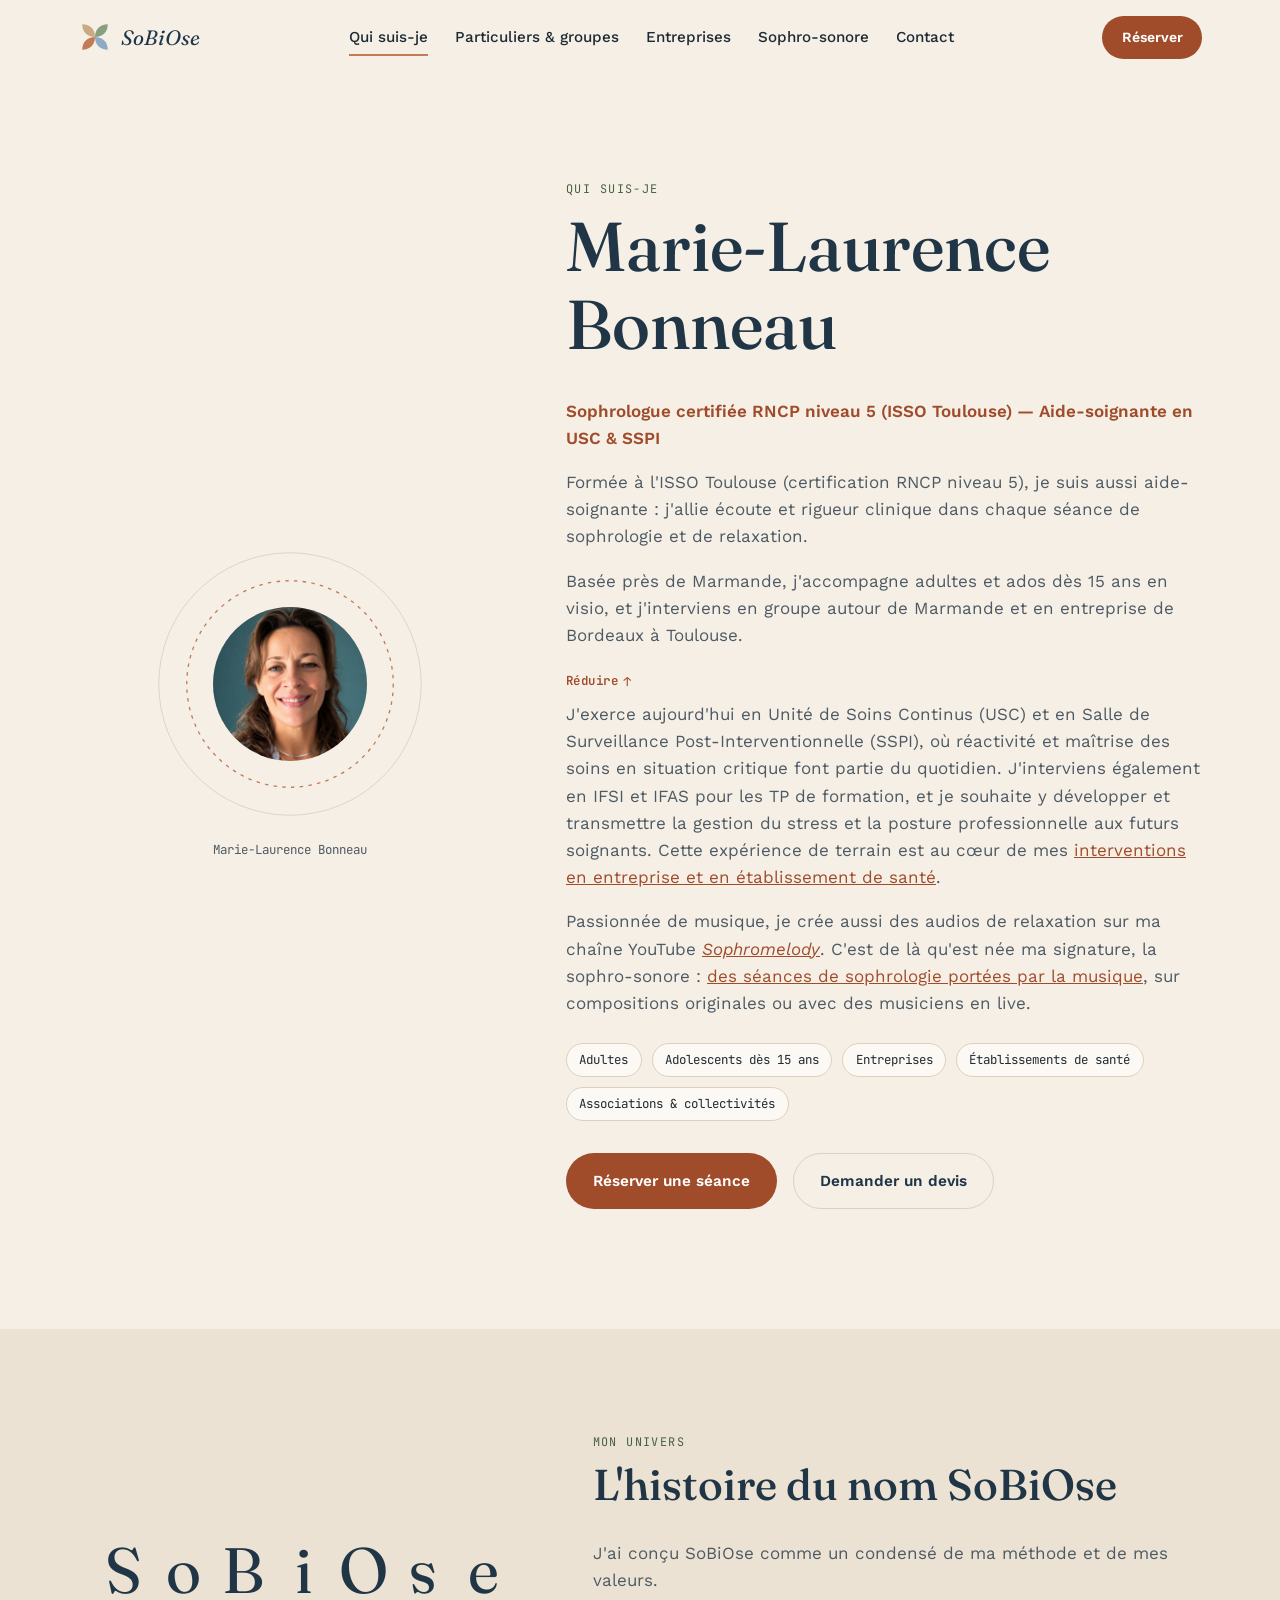
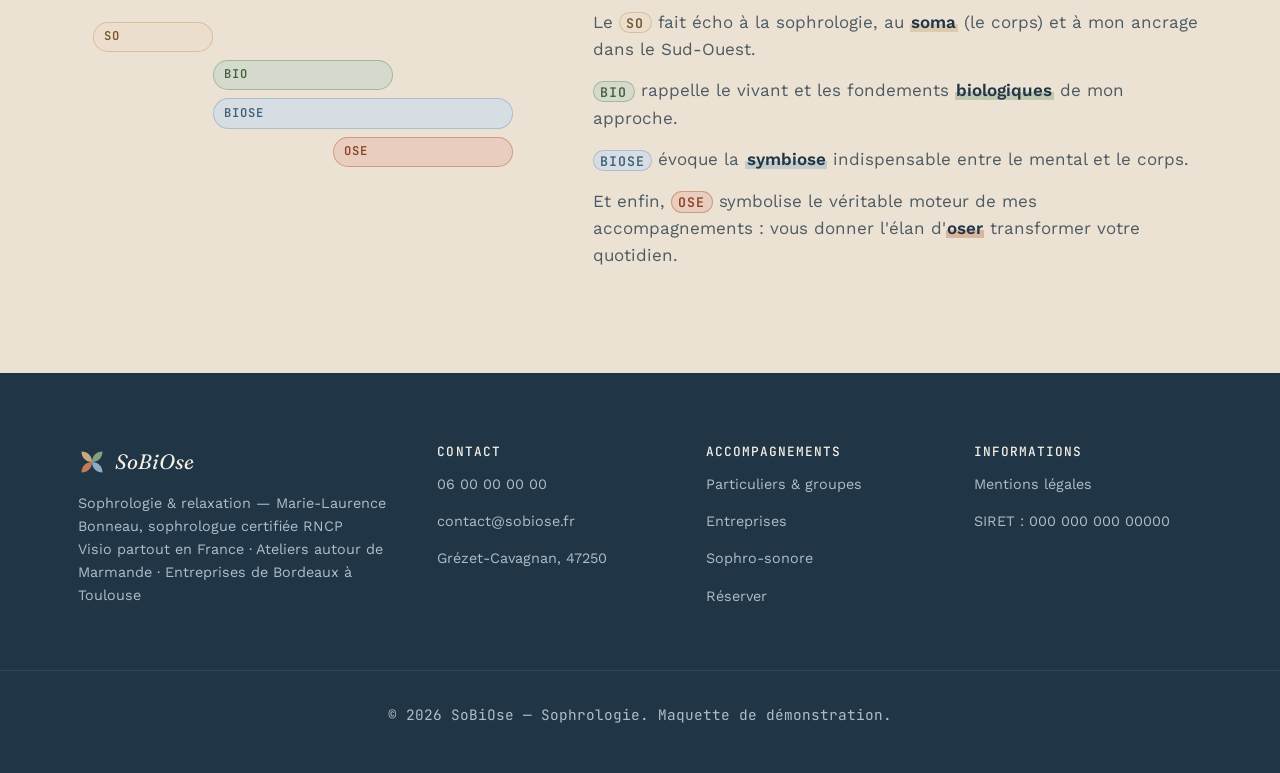
==== commit 6361eecc: "Logo : 4 feuilles aux couleurs de la charte (SO, BIO, BIOSE, OSE) Co-Authored-By: Claude Opus 5.5 <n" ====
--- a/a-propos.html
+++ b/a-propos.html
@@ -141,7 +141,7 @@
     <a href="index.html" class="brand">
       <span class="brand-mark" aria-hidden="true">
         <svg viewBox="0 0 40 40" width="34" height="34">
-          <path d="M4 22c4-10 8 10 12 0s8-10 12 0 8 10 8 0" fill="none" stroke="currentColor" stroke-width="2.4" stroke-linecap="round"/>
+          <path class="m-so" d="M20 20C20 11 26 5 35 5c0 9-6 15-15 15z" transform="rotate(270 20 20)"/><path class="m-bio" d="M20 20C20 11 26 5 35 5c0 9-6 15-15 15z"/><path class="m-biose" d="M20 20C20 11 26 5 35 5c0 9-6 15-15 15z" transform="rotate(90 20 20)"/><path class="m-ose" d="M20 20C20 11 26 5 35 5c0 9-6 15-15 15z" transform="rotate(180 20 20)"/>
         </svg>
       </span>
       <span class="brand-text">SoBiOse</span>
@@ -264,7 +264,7 @@
       <a href="index.html" class="brand brand-footer">
         <span class="brand-mark" aria-hidden="true">
           <svg viewBox="0 0 40 40" width="28" height="28">
-            <path d="M4 22c4-10 8 10 12 0s8-10 12 0 8 10 8 0" fill="none" stroke="currentColor" stroke-width="2.4" stroke-linecap="round"/>
+            <path class="m-so" d="M20 20C20 11 26 5 35 5c0 9-6 15-15 15z" transform="rotate(270 20 20)"/><path class="m-bio" d="M20 20C20 11 26 5 35 5c0 9-6 15-15 15z"/><path class="m-biose" d="M20 20C20 11 26 5 35 5c0 9-6 15-15 15z" transform="rotate(90 20 20)"/><path class="m-ose" d="M20 20C20 11 26 5 35 5c0 9-6 15-15 15z" transform="rotate(180 20 20)"/>
           </svg>
         </span>
         <span class="brand-text">SoBiOse</span>
--- a/css/style.css
+++ b/css/style.css
@@ -141,7 +141,9 @@
 .header-inner { display: flex; align-items: center; justify-content: space-between; padding-top: 16px; padding-bottom: 16px; }
 
 .brand { display: flex; align-items: center; gap: .55em; text-decoration: none; color: var(--color-slate-2); }
-.brand-mark { color: var(--color-clay); display: inline-flex; }
+.brand-mark { display: inline-flex; }
+/* Logo : 4 feuilles aux couleurs des syllabes SO, BIO, BIOSE, OSE */
+.m-so { fill: var(--color-sand); } .m-bio { fill: var(--color-sage); } .m-biose { fill: var(--color-sky); } .m-ose { fill: var(--color-terra); }
 .brand-text { font-family: var(--font-display); font-style: italic; font-size: 1.3rem; }
 
 .main-nav { display: flex; gap: 1.7rem; }
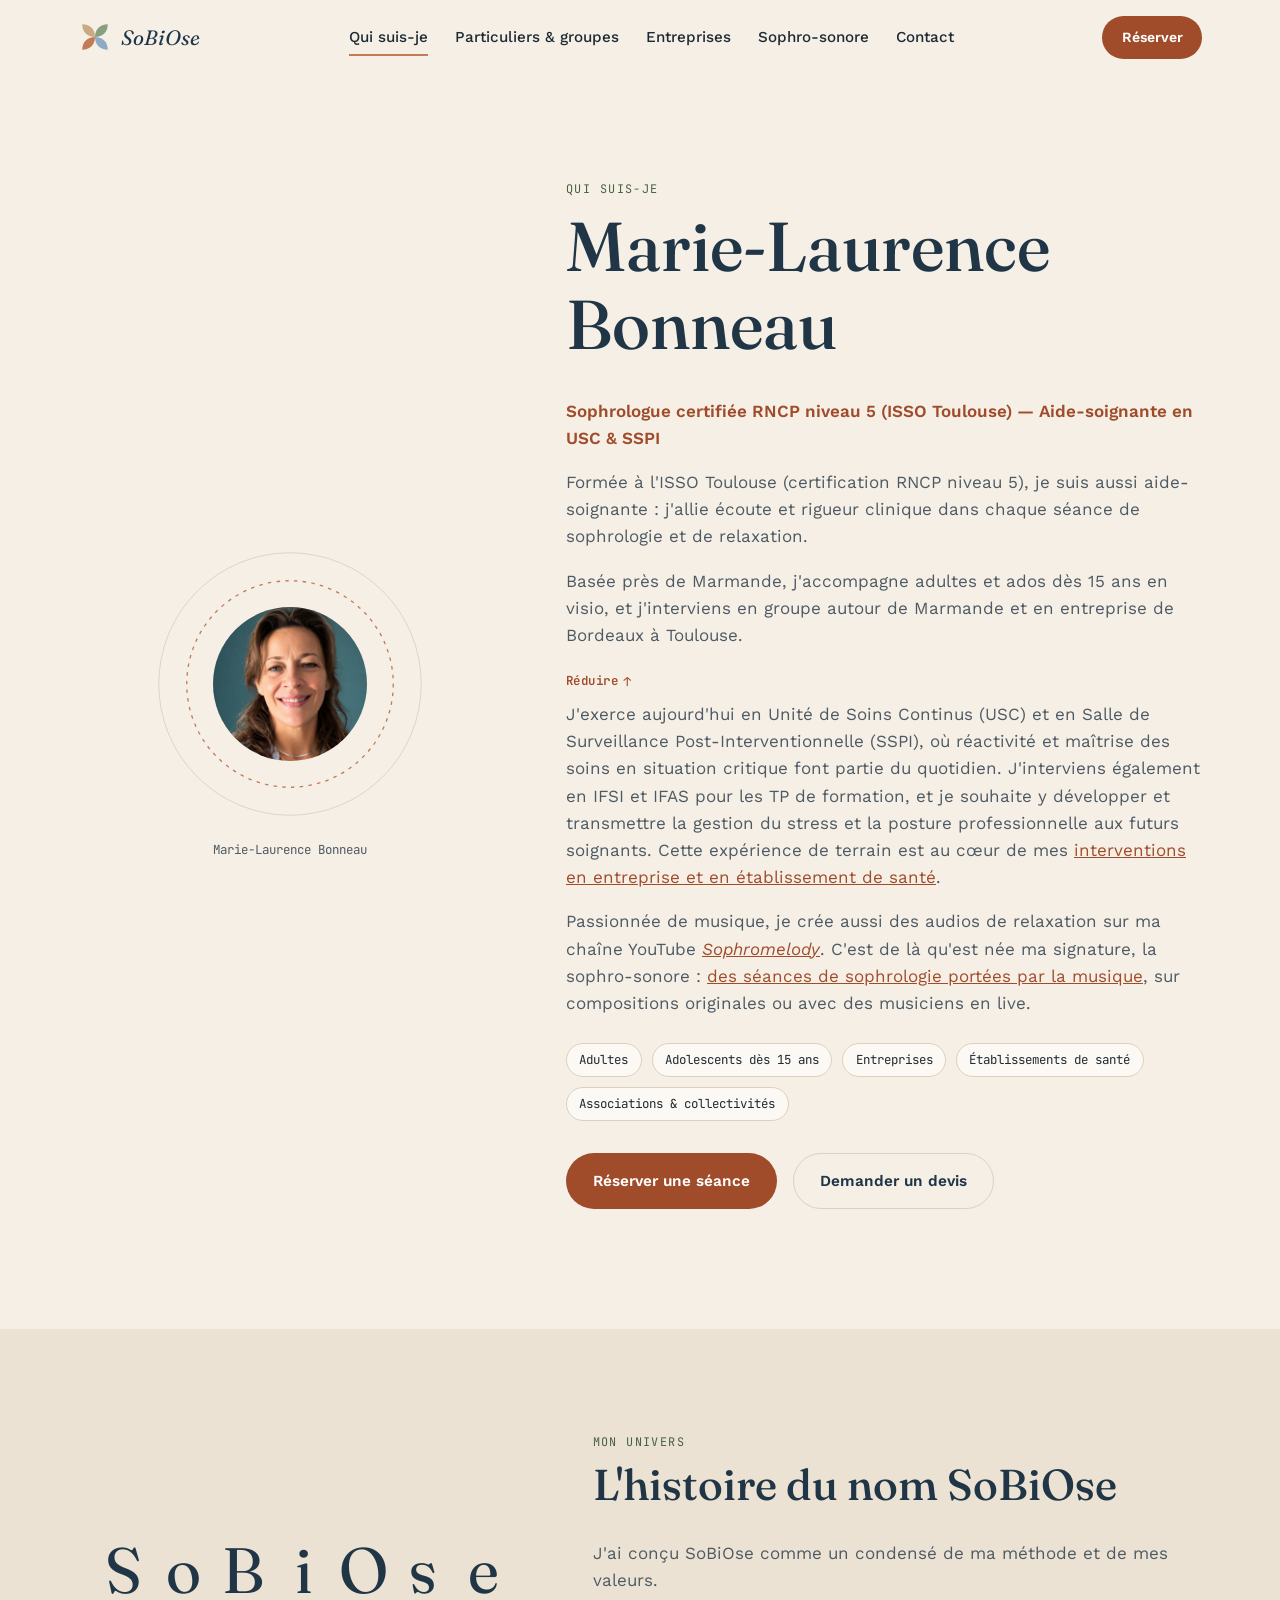
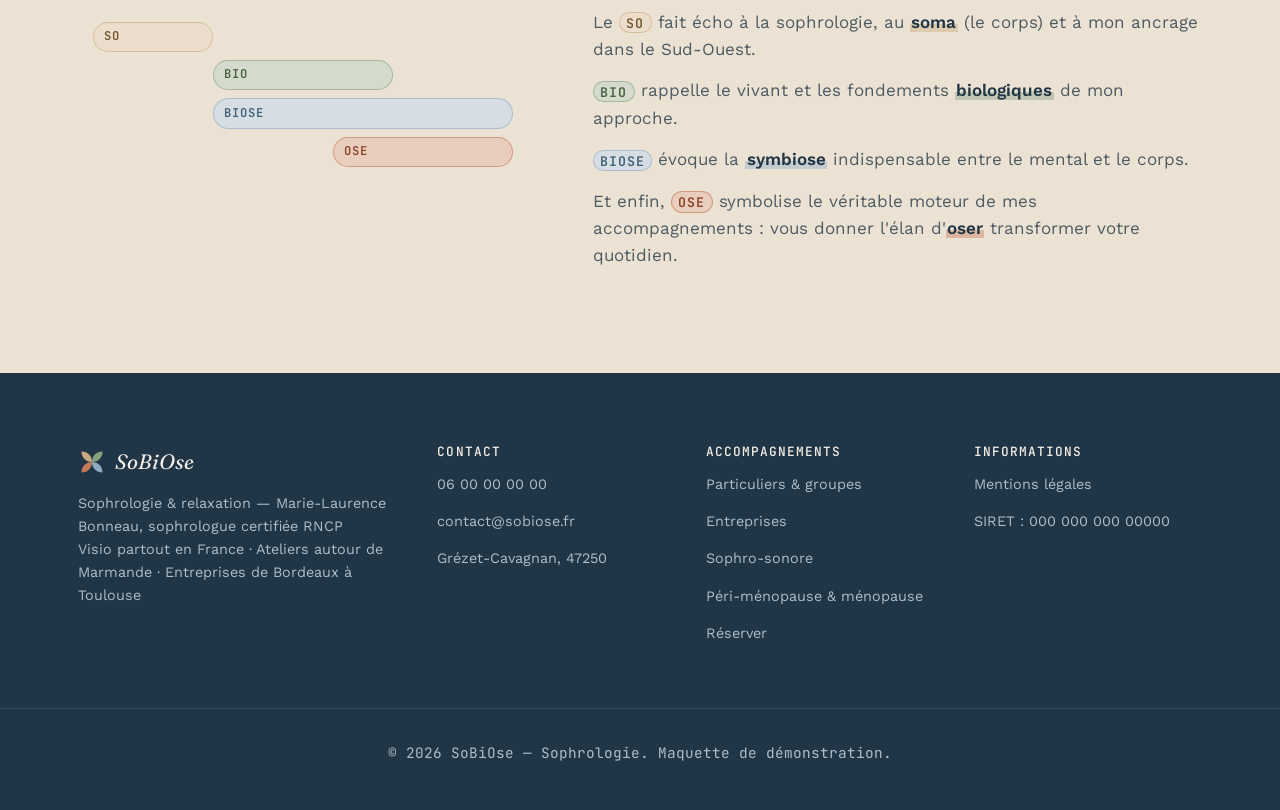
==== commit 2ac6741b: "Tarifs nets (TVA non applicable) et nouvelle page péri-ménopause & ménopause - Entreprises : « € HT " ====
--- a/a-propos.html
+++ b/a-propos.html
@@ -284,6 +284,7 @@
       <p><a href="offres.html">Particuliers &amp; groupes</a></p>
       <p><a href="entreprises.html">Entreprises</a></p>
       <p><a href="sophrologie-musique.html">Sophro-sonore</a></p>
+      <p><a href="menopause.html">Péri-ménopause &amp; ménopause</a></p>
       <p><a href="reservation.html">Réserver</a></p>
     </div>
 
--- a/css/style.css
+++ b/css/style.css
@@ -267,6 +267,22 @@
   font-family: var(--font-mono); font-size: .74rem; color: var(--color-slate-2);
   background: var(--color-bg); border: 1px solid var(--color-line); border-radius: 999px; padding: .35em .85em;
 }
+
+/* Liste à puces dans une carte (ex. page ménopause) */
+.card-list { list-style: none; padding: 0; margin: .6rem 0 0; }
+.card-list li { font-size: .92rem; padding-left: 1.2em; position: relative; margin-bottom: .5em; color: var(--color-ink-soft); }
+.card-list li::before { content: "—"; position: absolute; left: 0; color: var(--color-sage); }
+.offer-banner a { color: var(--color-clay); font-weight: 600; }
+
+/* Encart spécialisé (accueil) */
+.spotlight {
+  display: block; max-width: 760px; margin: 2.4rem auto 0; padding: 2rem 2.2rem; text-align: center; text-decoration: none;
+  background: var(--color-card); border: 1px solid var(--color-line); border-left: 4px solid var(--color-terra);
+  border-radius: var(--radius-md); transition: transform .3s var(--ease), box-shadow .3s var(--ease);
+}
+.spotlight:hover { transform: translateY(-4px); box-shadow: var(--shadow-card); }
+.spotlight .eyebrow { margin-bottom: .6rem; }
+.spotlight-text { font-family: var(--font-display); font-size: 1.2rem; color: var(--color-slate-2); margin: 0 0 .4rem; }
 
 /* =========================================================
    SOBIOSE — le sens du nom (accueil + à propos)
@@ -750,6 +766,7 @@
   .pillars-grid .pillar-link { grid-column: 1 / -1; }
   .pillars-grid .p-card p, .cards-grid-long .p-card p { font-size: .9rem; margin-top: .6rem; }
   .pillars-grid .pillar-link { margin-top: .2rem; }
+  .pillars-grid .card-list { grid-column: 1 / -1; margin-top: .8rem; }
 
   /* Avis : un avis par écran, plus compact */
   .testi-track { gap: .9rem; }
@@ -764,6 +781,8 @@
   .cards-grid:not(.pillars-grid):not(.cards-grid-long) .p-card:not(.p-card-wide) p { display: none; }
   .cards-grid:not(.pillars-grid):not(.cards-grid-long) .p-card:not(.p-card-wide) h3 { margin: 0; }
   .p-card-wide p { font-size: .86rem; }
+  .spotlight { margin-top: 1.6rem; padding: 1.4rem 1.25rem; }
+  .spotlight-text { font-size: 1.05rem; }
   .card-tags { justify-content: center; margin-top: .8rem; gap: .35rem; }
   .card-tags li { font-size: .7rem; padding: .3em .7em; }
 
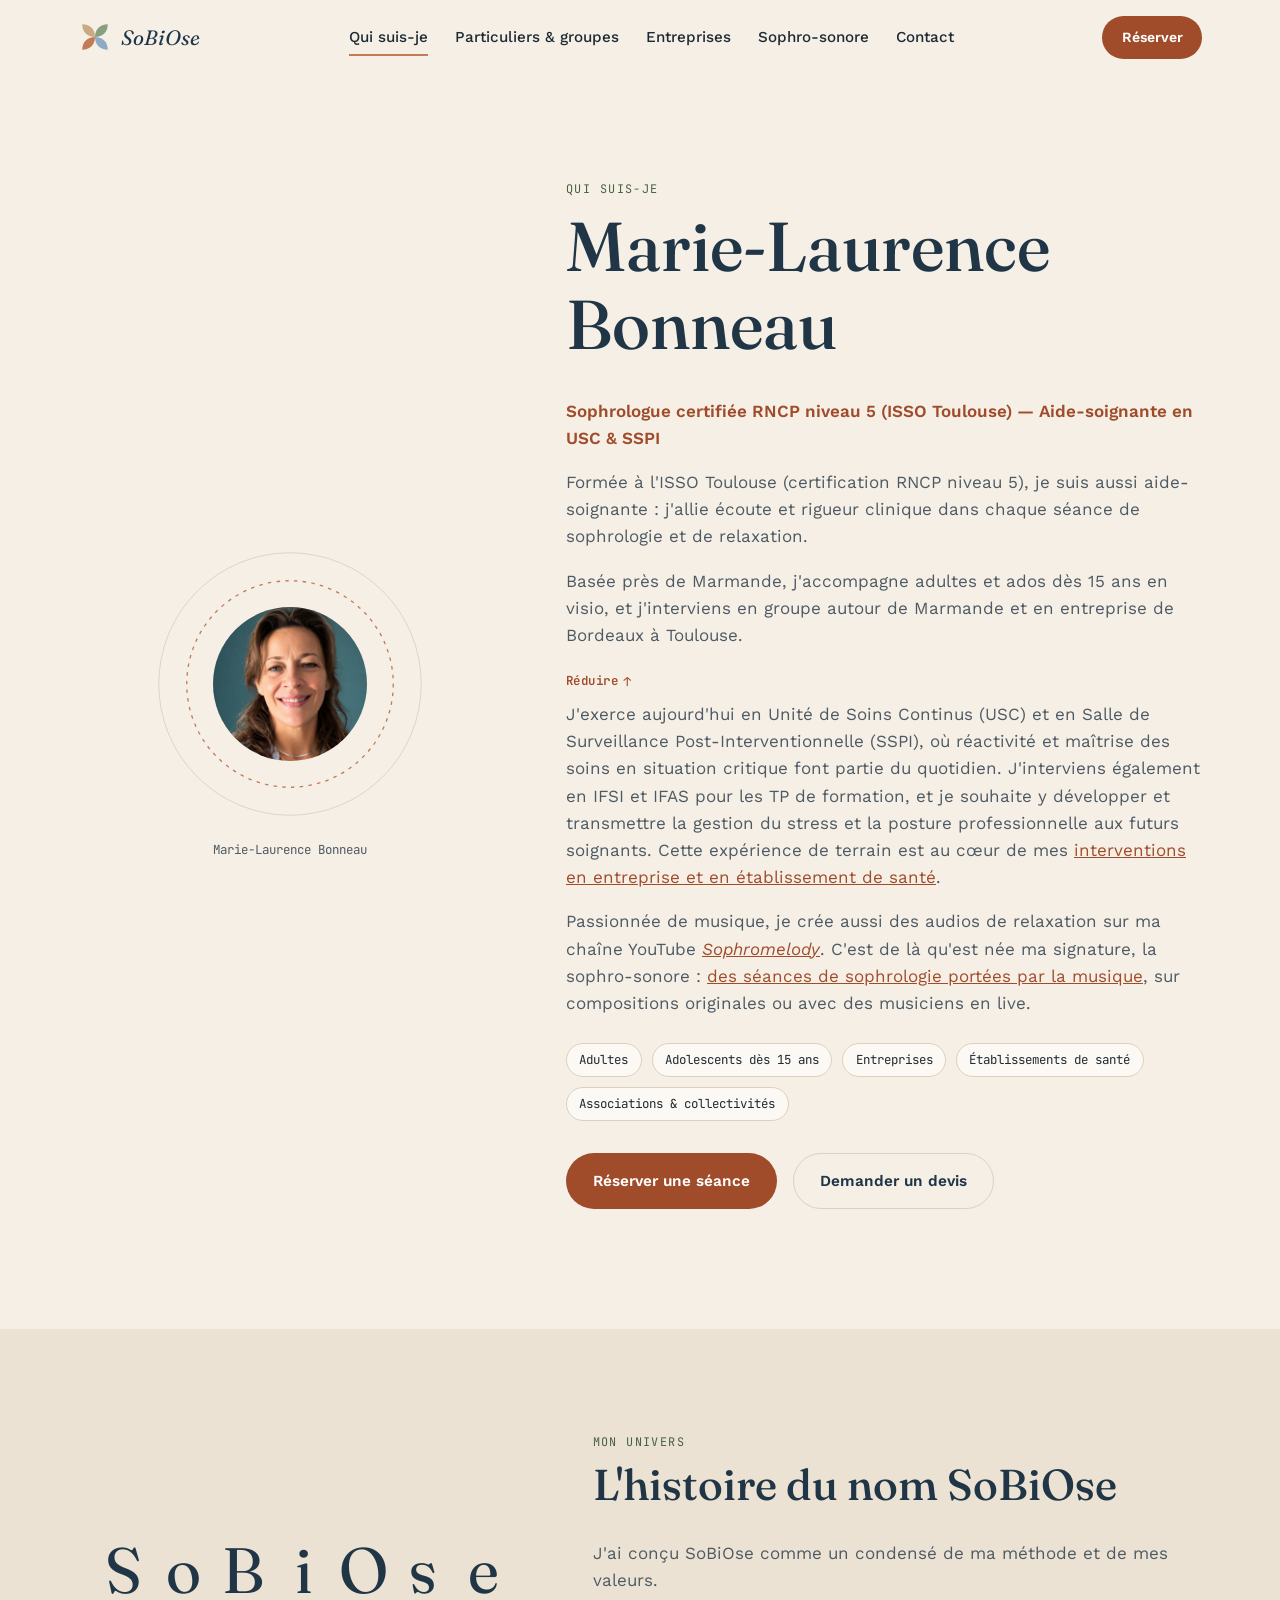
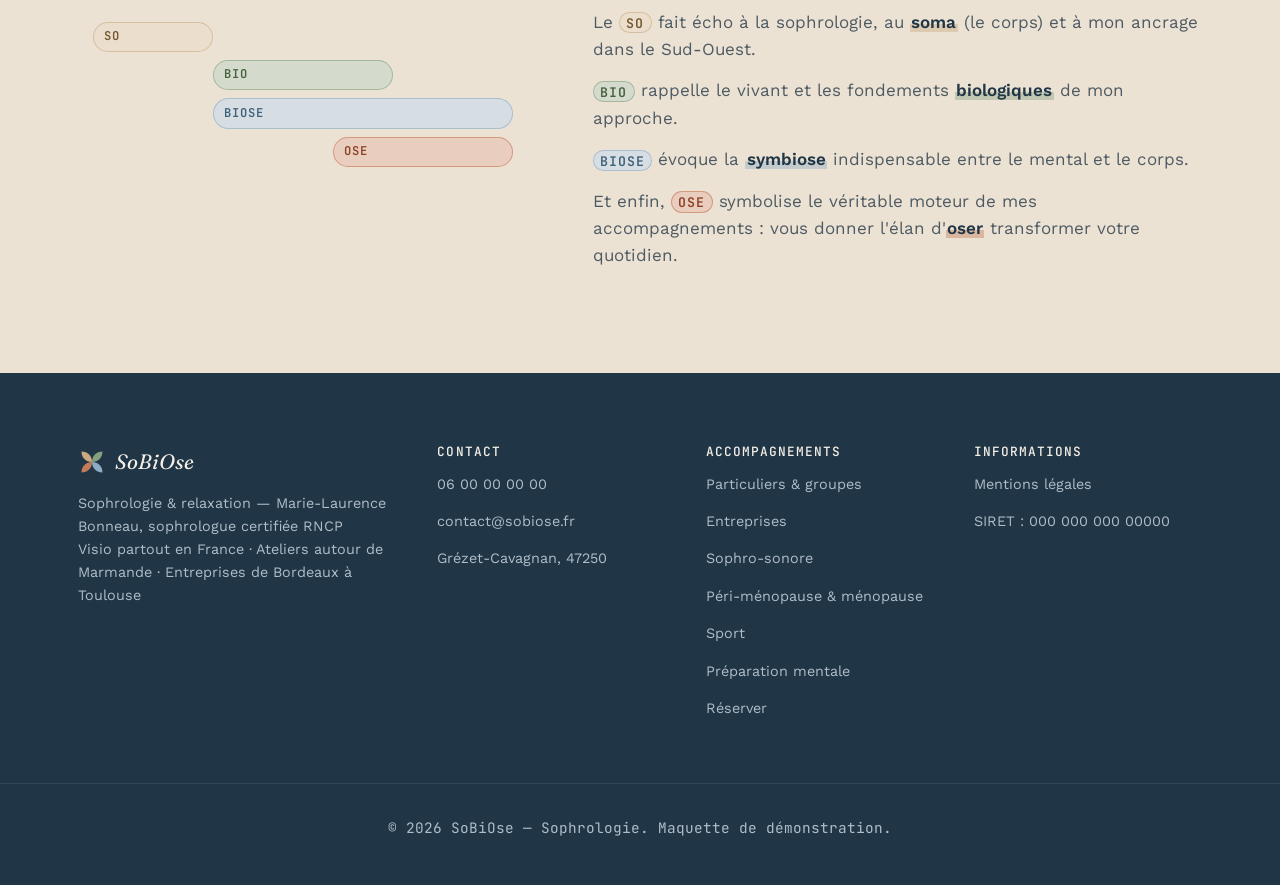
==== commit 3c7ba1fa: "Accueil immersif : univers en fleur avec zoom / dézoom - Nouvel en-tête d'accueil : nom, société et " ====
--- a/a-propos.html
+++ b/a-propos.html
@@ -285,6 +285,8 @@
       <p><a href="entreprises.html">Entreprises</a></p>
       <p><a href="sophrologie-musique.html">Sophro-sonore</a></p>
       <p><a href="menopause.html">Péri-ménopause &amp; ménopause</a></p>
+      <p><a href="sport.html">Sport</a></p>
+      <p><a href="preparation-mentale.html">Préparation mentale</a></p>
       <p><a href="reservation.html">Réserver</a></p>
     </div>
 
--- a/css/style.css
+++ b/css/style.css
@@ -184,6 +184,182 @@
 .hero-page { padding-bottom: 4.5rem; }
 .hero-page .hero-title { font-size: clamp(2.2rem, 4.6vw, 3.6rem); }
 .hero-note { font-family: var(--font-mono); font-size: .82rem; color: var(--color-ink-soft); }
+
+/* =========================================================
+   ACCUEIL IMMERSIF — les univers en fleur autour du logo
+   Ordinateur : bulles sur une ellipse ; mobile : tuiles.
+   .u-intro (posée dans le <head>) : dézoom d'ouverture, une fois par visite.
+   .is-entering + .u-veil (site.js) : zoom vers l'univers choisi.
+   ========================================================= */
+/* Couleur de chaque univers : teinte (décor) et variante foncée (texte, ≥ 4.5:1 sur la teinte) */
+.u-menopause, [data-zoom="menopause"]     { --u: var(--color-terra); --u-deep: var(--color-terra-deep); }
+.u-sport, [data-zoom="sport"]             { --u: var(--color-sage);  --u-deep: var(--color-sage-deep); }
+.u-prepa, [data-zoom="prepa"]             { --u: var(--color-sand);  --u-deep: var(--color-sand-deep); }
+.u-entreprises, [data-zoom="entreprises"] { --u: var(--color-slate); --u-deep: var(--color-slate-2); }
+.u-quotidien, [data-zoom="quotidien"]     { --u: var(--color-sky);   --u-deep: var(--color-sky-deep); }
+/* Sophro-sonore : l'harmonie des 4 teintes du logo */
+.u-sonore, [data-zoom="sonore"] {
+  --u: var(--color-sky); --u-deep: var(--color-sky-deep);
+  --u-veil: linear-gradient(135deg, var(--color-sand), var(--color-sage) 35%, var(--color-sky) 65%, var(--color-terra));
+}
+
+.hero-universe { padding: 1.2rem 0 3.4rem; }
+.hero-universe .hero-waves { height: 34%; opacity: .32; }
+.u-wrap { position: relative; display: flex; flex-direction: column; align-items: center; text-align: center; }
+.u-eyebrow { margin-bottom: .3rem; }
+
+.u-stage {
+  --rx: 250px; --ry: 192px; --r: 68px;
+  position: relative; flex: none;
+  width: calc(2 * (var(--rx) + var(--r))); height: calc(2 * (var(--ry) + var(--r)));
+  transform-origin: var(--ox, 50%) var(--oy, 50%);
+  transition: transform .8s cubic-bezier(.65,0,.35,1);
+}
+.u-orbit {
+  position: absolute; left: calc(50% - var(--rx)); top: calc(50% - var(--ry));
+  width: calc(2 * var(--rx)); height: calc(2 * var(--ry)); overflow: visible;
+}
+.u-orbit ellipse { fill: none; stroke: var(--color-line); stroke-width: 1.5; vector-effect: non-scaling-stroke; }
+
+.u-center {
+  position: absolute; left: 50%; top: 50%; transform: translate(-50%, -50%);
+  width: 290px; display: flex; flex-direction: column; align-items: center;
+}
+.u-logo { display: inline-flex; margin-bottom: .75rem; animation: u-breathe 7s ease-in-out infinite; }
+.u-logo svg { width: 64px; height: 64px; }
+.u-name { font-size: clamp(1.9rem, 2.6vw, 2.3rem); line-height: 1.08; margin: 0; }
+.u-company {
+  display: block; margin-top: .8rem; font-family: var(--font-mono); font-weight: 400;
+  font-size: .7rem; letter-spacing: .14em; text-transform: uppercase; color: var(--color-sage-deep);
+}
+.u-brand {
+  display: block; margin-bottom: .1rem; font-family: var(--font-display); font-style: italic;
+  font-size: 1.4rem; letter-spacing: 0; text-transform: none; color: var(--color-clay);
+}
+
+.u-nav { position: absolute; inset: 0; pointer-events: none; }
+.u-list { list-style: none; margin: 0; padding: 0; }
+.u-item {
+  position: absolute; pointer-events: auto;
+  left: calc(50% + var(--cx) * var(--rx)); top: calc(50% + var(--cy) * var(--ry));
+  transform: translate(-50%, -50%);
+}
+/* Positions sur l'ellipse, dans le sens des aiguilles d'une montre depuis le haut */
+.u-item:nth-child(1) { --cx: 0;     --cy: -1;  --i: 0; }
+.u-item:nth-child(2) { --cx: .866;  --cy: -.5; --i: 1; }
+.u-item:nth-child(3) { --cx: .866;  --cy: .5;  --i: 2; }
+.u-item:nth-child(4) { --cx: 0;     --cy: 1;   --i: 3; }
+.u-item:nth-child(5) { --cx: -.866; --cy: .5;  --i: 4; }
+.u-item:nth-child(6) { --cx: -.866; --cy: -.5; --i: 5; }
+
+.u-bubble { display: block; border-radius: 50%; text-decoration: none; color: var(--color-slate-2); transition: opacity .5s; }
+.u-orb {
+  width: calc(2 * var(--r)); height: calc(2 * var(--r)); border-radius: 50%; padding: .45rem;
+  display: flex; flex-direction: column; align-items: center; justify-content: center;
+  background: var(--color-card);
+  background: color-mix(in srgb, var(--u) 22%, var(--color-card));
+  border: 1.5px solid var(--color-line);
+  border-color: color-mix(in srgb, var(--u) 55%, transparent);
+  box-shadow: 0 14px 30px -20px rgba(32, 54, 71, .45);
+  transition: transform .4s var(--ease), background .3s, box-shadow .3s;
+}
+.u-sonore .u-orb {
+  background: linear-gradient(135deg,
+    color-mix(in srgb, var(--color-sand) 30%, var(--color-card)), color-mix(in srgb, var(--color-sage) 26%, var(--color-card)) 35%,
+    color-mix(in srgb, var(--color-sky) 26%, var(--color-card)) 65%, color-mix(in srgb, var(--color-terra) 26%, var(--color-card)));
+}
+.u-bubble:hover .u-orb, .u-bubble:focus-visible .u-orb {
+  transform: scale(1.08);
+  background: color-mix(in srgb, var(--u) 38%, var(--color-card));
+  box-shadow: 0 20px 36px -18px rgba(32, 54, 71, .5);
+}
+.u-sonore:hover .u-orb, .u-sonore:focus-visible .u-orb {
+  background: linear-gradient(135deg,
+    color-mix(in srgb, var(--color-sand) 48%, var(--color-card)), color-mix(in srgb, var(--color-sage) 42%, var(--color-card)) 35%,
+    color-mix(in srgb, var(--color-sky) 42%, var(--color-card)) 65%, color-mix(in srgb, var(--color-terra) 42%, var(--color-card)));
+}
+.u-icon { display: inline-flex; width: 30px; height: 30px; margin-bottom: .3rem; color: var(--u-deep); }
+.u-icon svg { width: 100%; height: 100%; fill: none; stroke: currentColor; stroke-width: 2; stroke-linecap: round; stroke-linejoin: round; }
+.u-label { font-family: var(--font-display); font-weight: 600; font-size: .98rem; line-height: 1.12; }
+.u-sonore .u-label { white-space: nowrap; }
+.u-sub { margin-top: .2rem; font-family: var(--font-mono); font-size: .64rem; line-height: 1.25; color: var(--u-deep); }
+
+.u-phrase {
+  max-width: 700px; margin: 1.5rem auto 0;
+  font-family: var(--font-display); font-size: clamp(1.12rem, 1.7vw, 1.36rem); line-height: 1.5; color: var(--color-slate-2);
+}
+.u-cta { display: flex; flex-direction: column; align-items: center; margin-top: 1.5rem; }
+.u-cta .hero-note { margin: .8rem 0 0; }
+
+/* Zoom vers un univers : la scène avance vers la bulle, un voile de sa couleur couvre l'écran */
+.hero-universe.is-entering .u-stage { transform: scale(1.12); }
+.hero-universe.is-entering .u-bubble:not(.is-target) { opacity: .3; }
+.u-veil {
+  position: fixed; inset: 0; z-index: 1000; pointer-events: none;
+  background: var(--u-veil, var(--u));
+  transition: clip-path .75s cubic-bezier(.65,0,.35,1), opacity .3s ease .5s;
+}
+.u-veil.is-leaving { opacity: 0; }
+
+/* Arrivée sur la page de l'univers : le voile se dissipe (attribut posé dans le <head>) */
+html[data-zoom] body::after {
+  content: ""; position: fixed; inset: 0; z-index: 1000; pointer-events: none;
+  background: var(--u-veil, var(--u));
+  animation: u-arrive .8s cubic-bezier(.4,0,.2,1) .05s both;
+}
+html[data-zoom] main { animation: u-settle .9s var(--ease) both; }
+
+/* Dézoom d'ouverture */
+.u-intro .u-stage { animation: u-dezoom 1.5s cubic-bezier(.2,.7,.2,1) both; }
+.u-intro .u-logo svg { animation: u-unfold 1.5s cubic-bezier(.2,.7,.2,1) both; }
+.u-intro .u-orbit { animation: u-fade 1.1s ease .35s both; }
+.u-intro .u-orb { animation: u-pop .75s cubic-bezier(.3,1.35,.5,1) both; animation-delay: calc(.5s + var(--i) * .09s); }
+.u-intro .u-eyebrow, .u-intro .u-phrase, .u-intro .u-cta { animation: u-rise .8s var(--ease) 1.05s both; }
+
+@keyframes u-breathe { 0%, 100% { transform: scale(1); } 45% { transform: scale(1.07); } }
+@keyframes u-dezoom { from { transform: scale(1.8); } }
+@keyframes u-unfold { from { transform: rotate(-60deg) scale(.6); } }
+@keyframes u-fade { from { opacity: 0; } }
+@keyframes u-pop { from { opacity: 0; transform: scale(.35); } }
+@keyframes u-rise { from { opacity: 0; transform: translateY(14px); } }
+@keyframes u-arrive { to { opacity: 0; visibility: hidden; } }
+@keyframes u-settle { from { transform: scale(.975); } }
+
+/* Tablette, et écrans d'ordinateur peu hauts : fleur plus compacte */
+@media (max-width: 980px) {
+  .u-stage { --rx: 205px; --ry: 168px; --r: 60px; }
+  .u-label { font-size: .9rem; }
+  .u-sub { font-size: .58rem; }
+  .u-icon { width: 26px; height: 26px; }
+}
+@media (min-width: 981px) and (max-height: 820px) {
+  .u-stage { --ry: 168px; --r: 63px; }
+}
+
+/* Mobile : nom, phrase, puis les univers en tuiles (même zoom au toucher) */
+@media (max-width: 620px) {
+  .hero-universe { padding: 1.4rem 0 2.4rem; }
+  .hero-universe .hero-waves { display: none; }
+  .u-stage { display: contents; }
+  .u-orbit { display: none; }
+  .u-center { position: static; transform: none; width: auto; order: 1; }
+  .u-logo { margin-bottom: .6rem; }
+  .u-logo svg { width: 48px; height: 48px; }
+  .u-name { font-size: 2rem; }
+  .u-phrase { order: 2; margin-top: 1.1rem; font-size: 1.05rem; }
+  .u-nav { position: static; order: 3; width: 100%; margin-top: 1.5rem; pointer-events: auto; }
+  .u-list { display: grid; grid-template-columns: 1fr 1fr; gap: .65rem; }
+  .u-item { position: static; transform: none; }
+  .u-bubble { height: 100%; border-radius: 16px; }
+  .u-orb {
+    width: auto; height: 100%; min-height: 108px; border-radius: 16px; padding: .85rem .9rem;
+    align-items: flex-start; justify-content: flex-start; text-align: left;
+  }
+  .u-label { font-size: 1rem; }
+  .u-sub { font-size: .7rem; }
+  .u-cta { order: 4; margin-top: 1.6rem; }
+  .u-intro .u-orb { animation-name: u-rise; animation-delay: calc(.3s + var(--i) * .07s); }
+}
 
 /* =========================================================
    ABOUT
